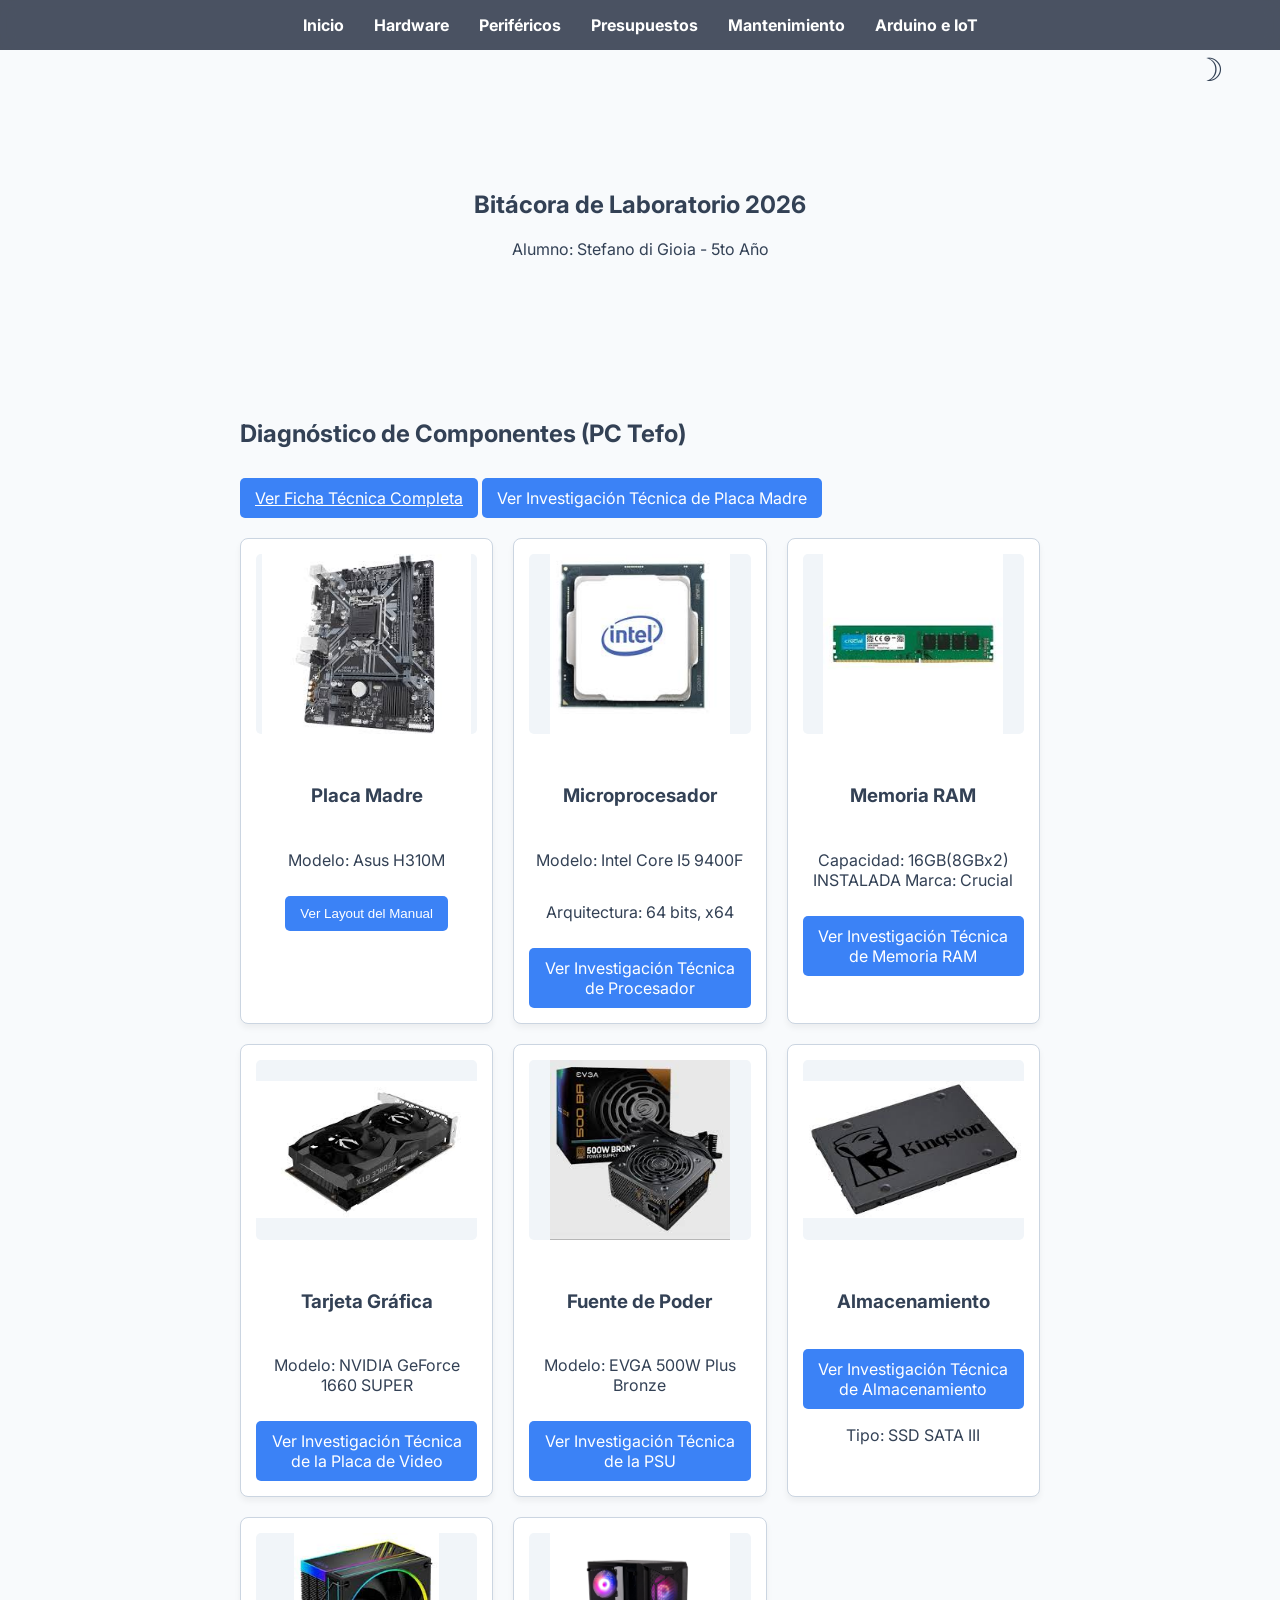
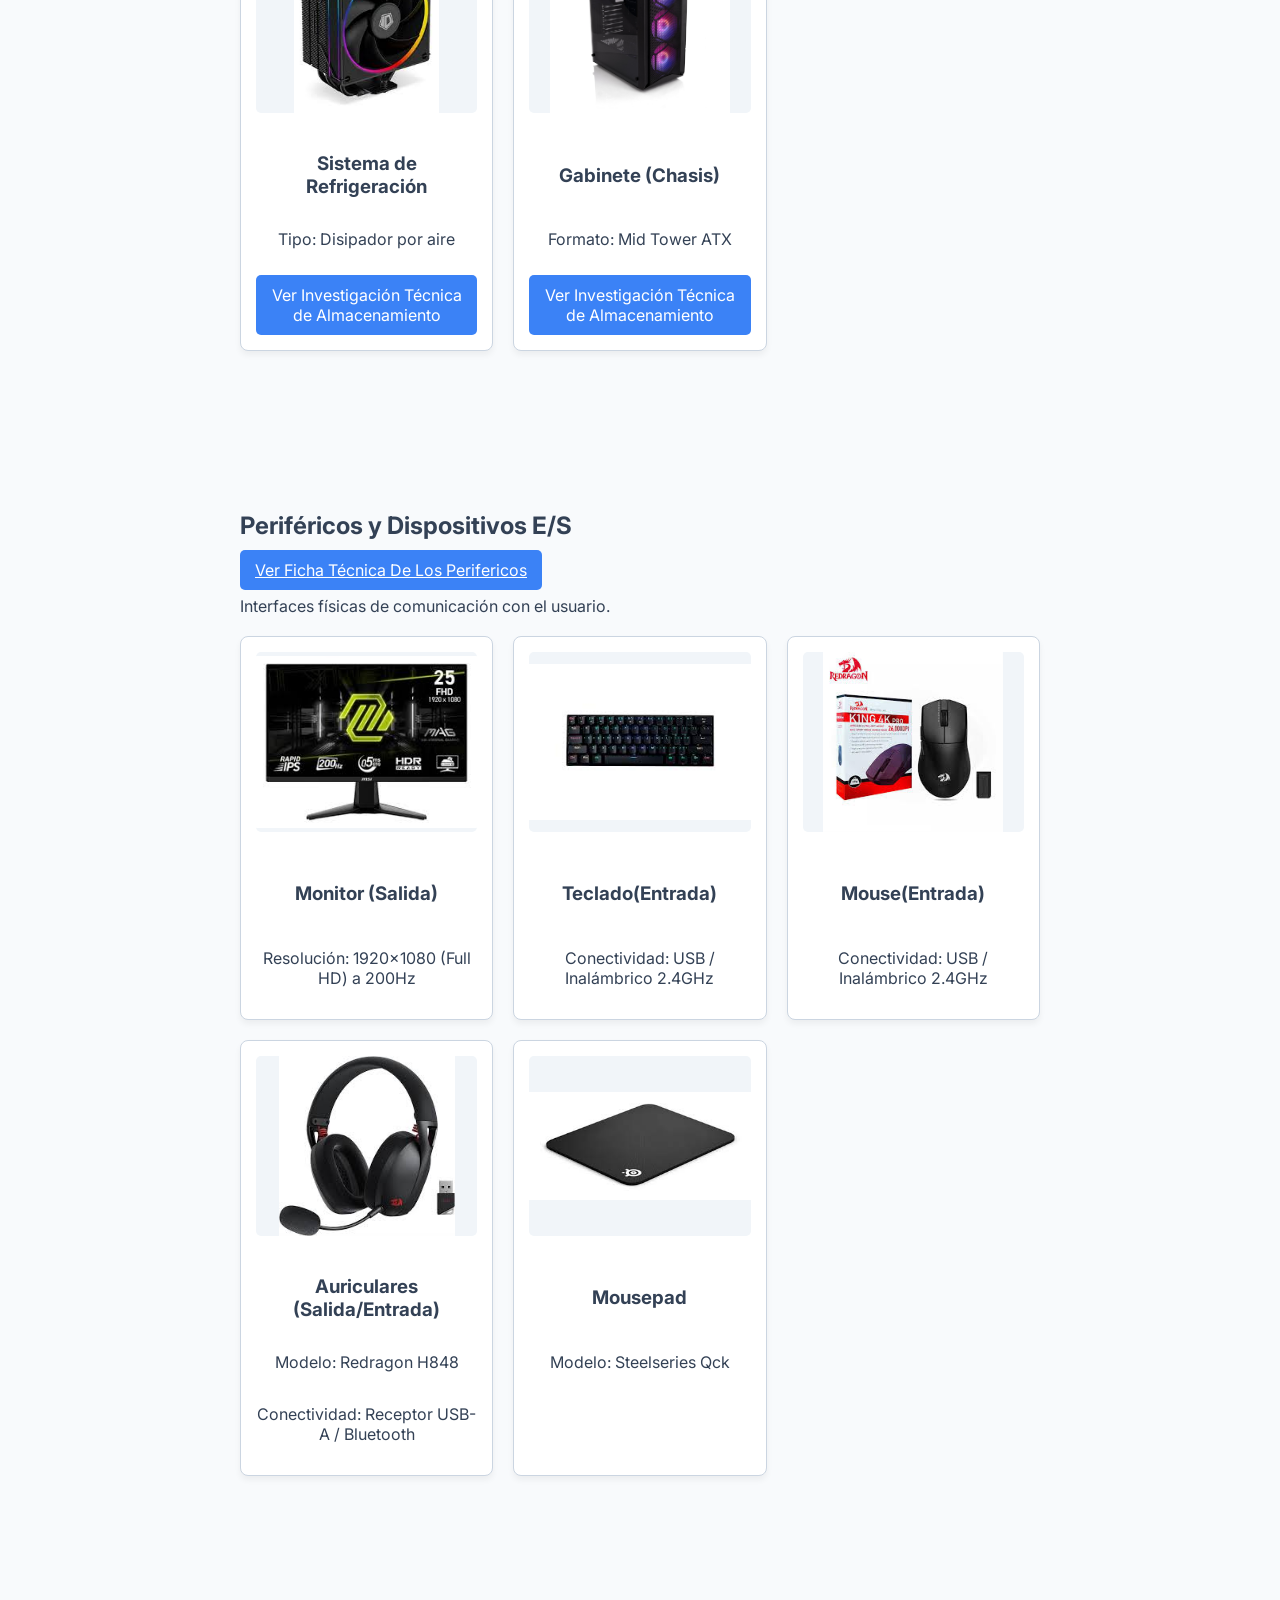
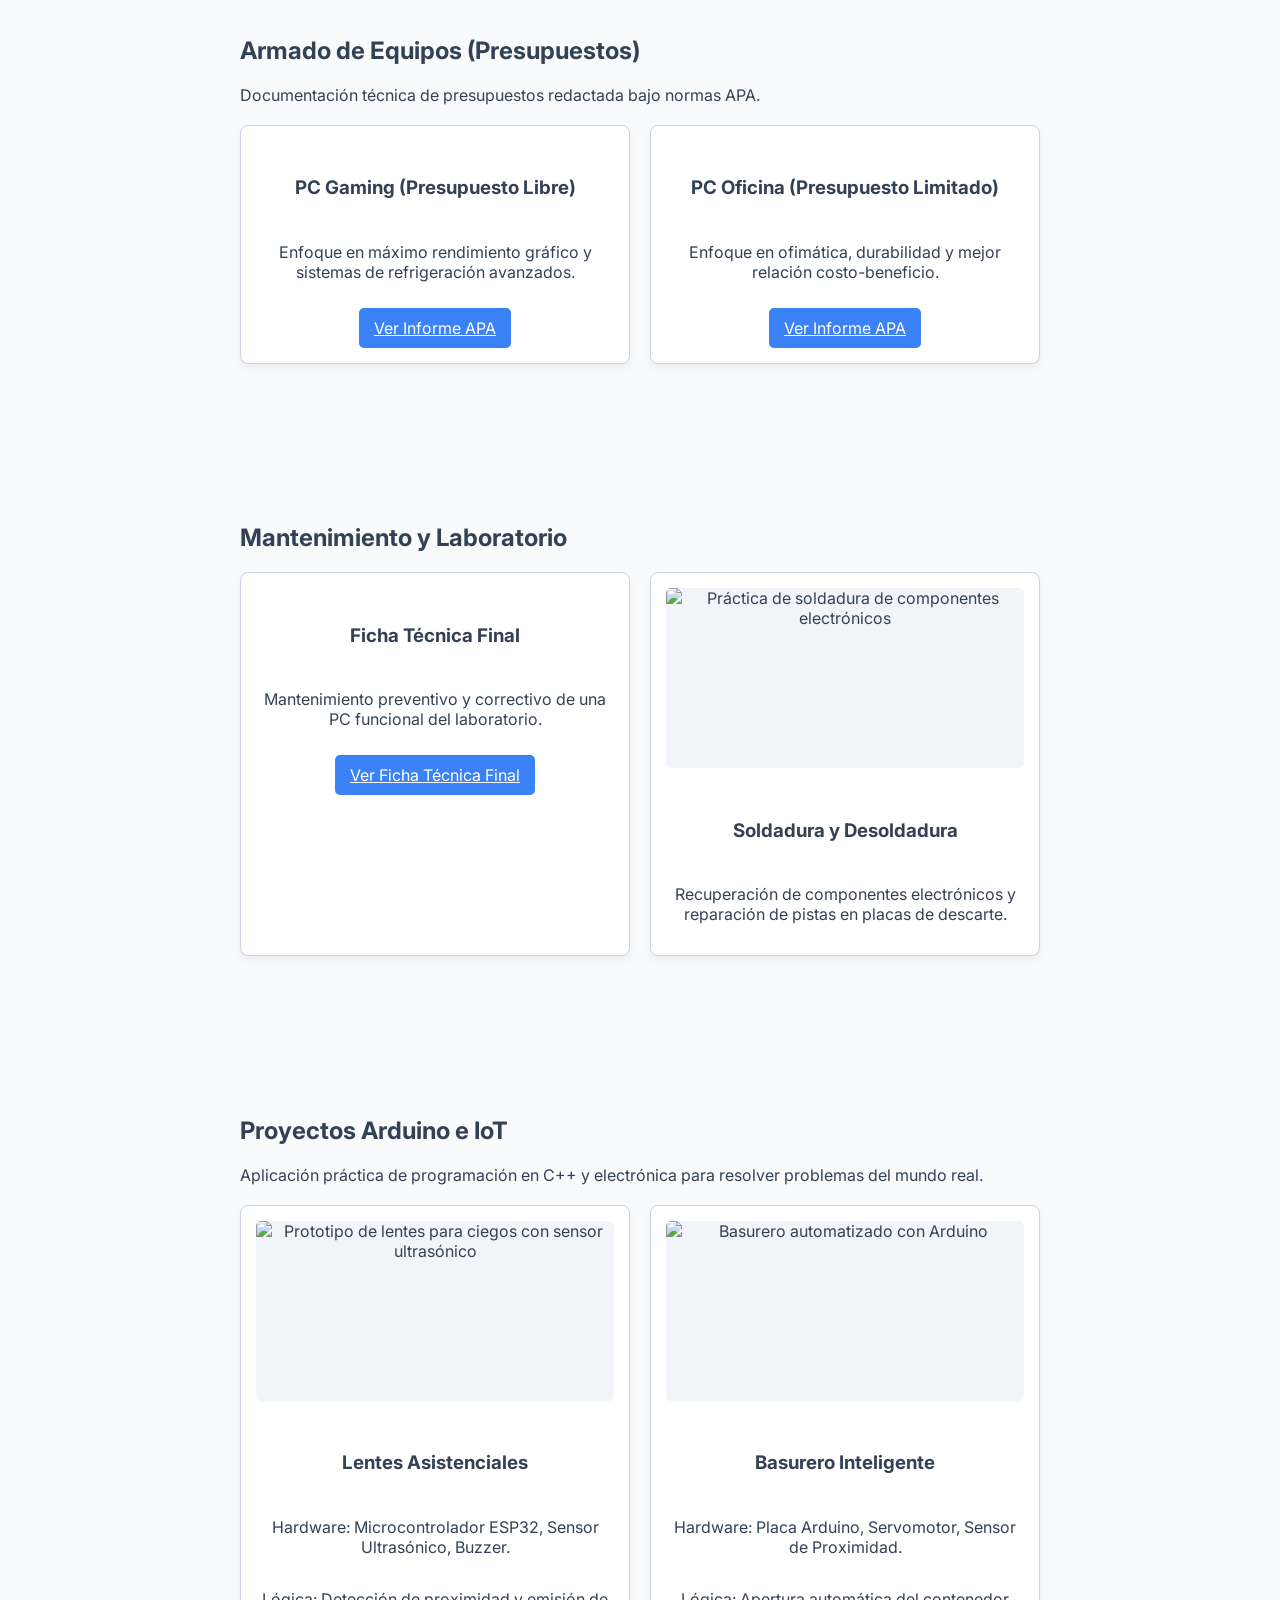
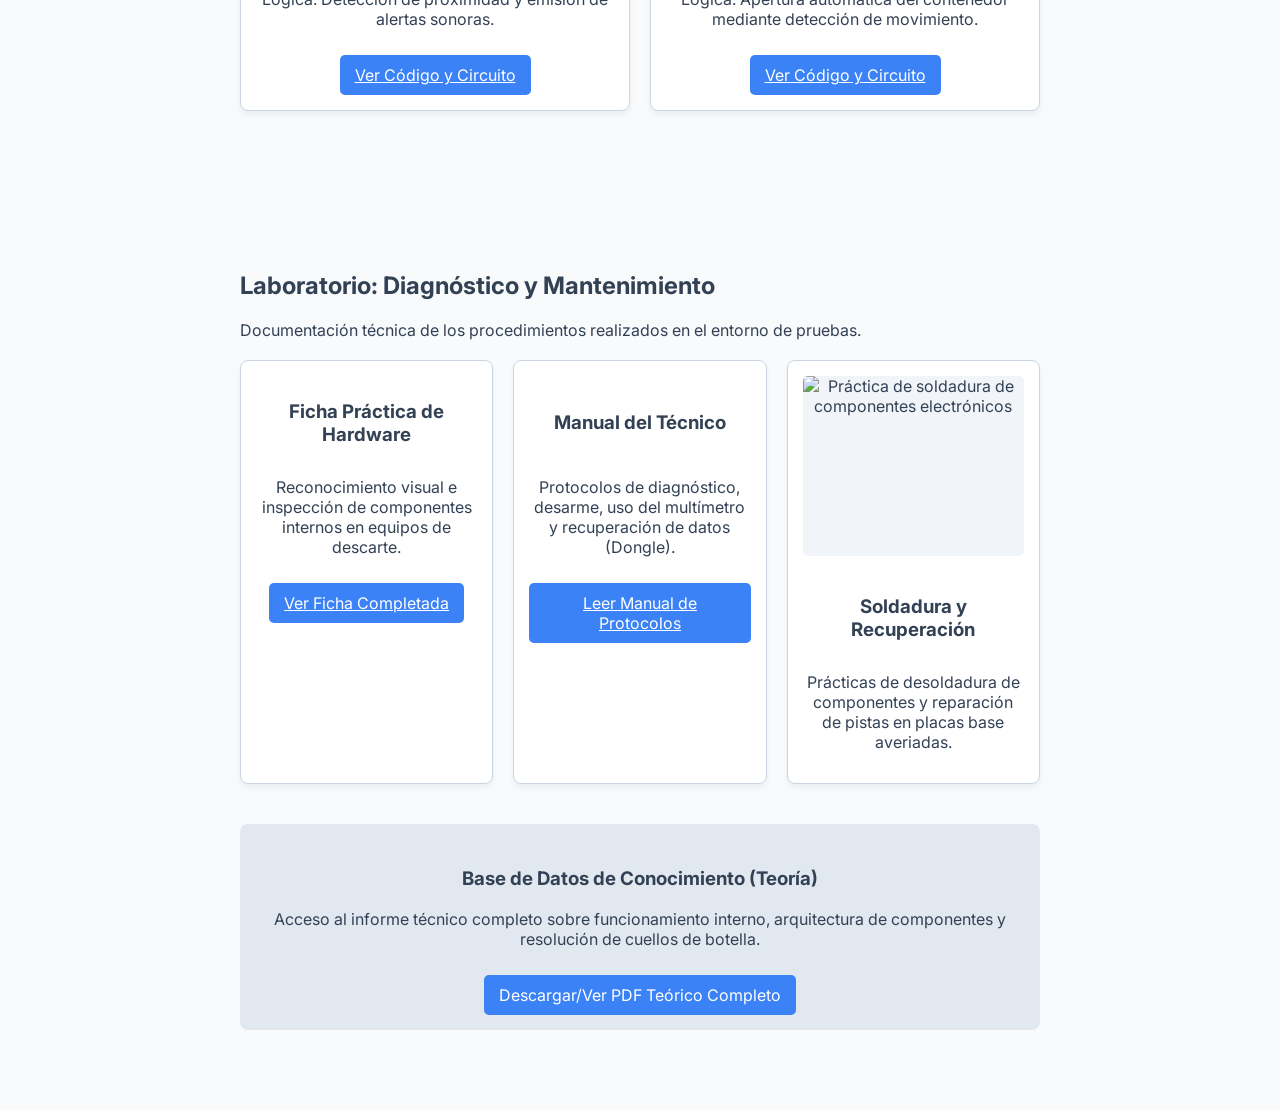
==== index.html @ 94bbea01 "first commit" ====
<!DOCTYPE html>
<html lang="en">
<head>
    <link rel="preconnect" href="https://fonts.googleapis.com">
    <link rel="preconnect" href="https://fonts.gstatic.com" crossorigin>
    <link href="https://fonts.googleapis.com/css2?family=Inter:wght@300;400;700&display=swap" rel="stylesheet">

    <meta charset="UTF-8">
    <meta name="viewport" content="width=device-width, initial-scale=1.0">
    <title>Portafolio</title>
    <meta charset="UTF-8">
    <meta name="viewport" content="width=device-width, initial-scale=1.0">
    <title>Portafolio de Hardware | PC Tamy</title>
    
    <meta name="description" content="Portafolio técnico de hardware, presupuestos y mantenimiento de PC. Proyecto de 5to año.">
    
    <meta name="keywords" content="hardware, armado de pc, intel, asus, mantenimiento, arduino, informática">
    
    <meta name="author" content="Nombre Apellido del Alumno">
    
    <link rel="stylesheet" href="styles/style.css">
</head>
<link rel="stylesheet" href="styles/style.css">
<body>
    <button id="btn-tema" class="interruptor-tema" title="Cambiar tema">☽</button>
    <nav>
        <ul>
            <li><a href="#inicio">Inicio</a></li>
            <li><a href="#componentes">Hardware</a></li>
            <li><a href="#perifericos">Periféricos</a></li>
            <li><a href="#presupuestos">Presupuestos</a></li>
            <li><a href="#mantenimiento">Mantenimiento</a></li>
            <li><a href="#arduino">Arduino e IoT</a></li>
        </ul>
    </nav>


<main>
    <section id="inicio">
        <h1>Bitácora de Laboratorio 2026</h1>
        <p>Alumno: Stefano di Gioia - 5to Año</p>
    </section>

    <section id="componentes">
    <h2>Diagnóstico de Componentes (PC Tefo)</h2>
    <a href="https://docs.google.com/document/d/1s47ctQBpqOx0BLno-Za3ebEp8gpi2xV-KucaE_pCvCw/edit?tab=t.0#heading=h.wl8wgpqr6pul" class="boton-accion">Ver Ficha Técnica Completa</a>
    <a href="placa-base.html" class="boton-accion" style="display: inline-block; text-decoration: none;">Ver Investigación Técnica de Placa Madre</a>
    <div class="galeria-grid">
        <div class="tarjeta">
            <img src="images/placa madre.jpg" alt="Placa Madre Asus H310M">
            <h3>Placa Madre</h3>
            <p>Modelo: Asus H310M</p>
            <button id="btn-diagnostico" class="boton-accion">Ver Layout del Manual</button>
        </div>
        
        <div class="tarjeta">
            <img src="images/procesador.jpg" alt="Procesador Intel Core I5 9400F">
            <h3>Microprocesador</h3>
            <p>Modelo: Intel Core I5 9400F</p>
            <p>Arquitectura: 64 bits, x64</p>
            <a href="procesador.html" class="boton-accion" style="display: inline-block; text-decoration: none;">Ver Investigación Técnica de Procesador</a>
        </div>

        <div class="tarjeta">
            <img src="images/memoria ram.jpg" alt="Memoria RAM">
            <h3>Memoria RAM</h3>
            <p>Capacidad: 16GB(8GBx2) INSTALADA Marca: Crucial</p>
            <a href="ram.html#ram" class="boton-accion" style="display: inline-block; text-decoration: none;">Ver Investigación Técnica de Memoria RAM</a>
        </div>

        <div class="tarjeta">
            <img src="images/tarjeta grafica.jpg" alt="Tarjeta Gráfica">
            <h3>Tarjeta Gráfica</h3>
            <p>Modelo: NVIDIA GeForce 1660 SUPER</p>
            <a href="video.html" class="boton-accion" style="display: inline-block; text-decoration: none;">Ver Investigación Técnica de la Placa de Video</a>
        </div>

        <div class="tarjeta">
            <img src="images/fuente de poder.jpg" alt="Fuente de Poder">
            <h3>Fuente de Poder</h3>
            <p>Modelo: EVGA 500W Plus Bronze</p>
            <a href="psu.html" class="boton-accion" style="display: inline-block; text-decoration: none;">Ver Investigación Técnica de la PSU</a>
        </div>

        <div class="tarjeta">
            <img src="images/memoria ssd.jpg" alt="Unidad de Estado Sólido SSD">
            <h3>Almacenamiento</h3>
            <a href="ram.html#almacenamiento" class="boton-accion" style="display: inline-block; text-decoration: none;">Ver Investigación Técnica de Almacenamiento</a>
            <p>Tipo: SSD SATA III</p>
        </div>
            
        <div class="tarjeta">
            <img src="images/disipador.jpg" alt="Sistema de refrigeración del CPU">
            <h3>Sistema de Refrigeración</h3>
            <p>Tipo: Disipador por aire</p>
            <a href="psu.html#gabinete-airflow" class="boton-accion" style="display: inline-block; text-decoration: none;">Ver Investigación Técnica de Almacenamiento</a>
        </div>

        <div class="tarjeta">
            <img src="images/gabinete.jpg" alt="Gabinete de la PC">
            <h3>Gabinete (Chasis)</h3>
            <p>Formato: Mid Tower ATX</p>
            <a href="psu.html#gabinete-airflow" class="boton-accion" style="display: inline-block; text-decoration: none;">Ver Investigación Técnica de Almacenamiento</a>
        </div>
    </div>
</section>
<section id="perifericos">
        <h2>Periféricos y Dispositivos E/S</h2>
        <a href="perifericos.html" class="boton-accion">Ver Ficha Técnica De Los Perifericos</a>
        <p>Interfaces físicas de comunicación con el usuario.</p>
        
        <div class="galeria-grid">
            <div class="tarjeta">
                <img src="images/monitor.jpg" alt="Monitor">
                <h3>Monitor (Salida)</h3>
                <p>Resolución: 1920x1080 (Full HD) a 200Hz</p>
            </div>
            
            <div class="tarjeta">
                <img src="images/teclado.jpg" alt="Teclado">
                <h3>Teclado(Entrada)</h3>
                <p>Conectividad: USB / Inalámbrico 2.4GHz</p>
            </div>

            <div class="tarjeta">
                <img src="images/mouse.jpg" alt="Mouse">
                <h3>Mouse(Entrada)</h3>
                <p>Conectividad: USB / Inalámbrico 2.4GHz</p>
            </div>

            <div class="tarjeta">
                <img src="images/auriculares.jpg" alt="Auriculares inalámbricos">
                <h3>Auriculares (Salida/Entrada)</h3>
                <p>Modelo: Redragon H848</p>
                <p>Conectividad: Receptor USB-A / Bluetooth</p>
            </div>
            <div class="tarjeta">
                <img src="images/mousepad.jpg" alt="Mousepad">
                <h3>Mousepad</h3>
                <p>Modelo: Steelseries Qck</p>
            </div>
        </div>
    </section>


    <section id="presupuestos">
        <h2>Armado de Equipos (Presupuestos)</h2>
        <p>Documentación técnica de presupuestos redactada bajo normas APA.</p>
        
        <div class="galeria-grid">
            
            <div class="tarjeta">
                <h3>PC Gaming (Presupuesto Libre)</h3>
                <p>Enfoque en máximo rendimiento gráfico y sistemas de refrigeración avanzados.</p>
                <a href="LINK_DOC_GAMING" target="_blank" class="boton-accion">Ver Informe APA</a>
            </div>
            
            <div class="tarjeta">
                <h3>PC Oficina (Presupuesto Limitado)</h3>
                <p>Enfoque en ofimática, durabilidad y mejor relación costo-beneficio.</p>
                <a href="LINK_DOC_OFICINA" target="_blank" class="boton-accion">Ver Informe APA</a>
            </div>
        </div>
    </section>

    <section id="mantenimiento">
        <h2>Mantenimiento y Laboratorio</h2>
        <div class="galeria-grid">
            <div class="tarjeta">
                <h3>Ficha Técnica Final</h3>
                <p>Mantenimiento preventivo y correctivo de una PC funcional del laboratorio.</p>
                <a href="LINK_FICHA_MANTENIMIENTO" target="_blank" class="boton-accion">Ver Ficha Técnica Final</a>
            </div>
            <div class="tarjeta">
                <img src="images/soldadura.jpg" alt="Práctica de soldadura de componentes electrónicos">
                <h3>Soldadura y Desoldadura</h3>
                <p>Recuperación de componentes electrónicos y reparación de pistas en placas de descarte.</p>
            </div>
        </div>
    </section>

    <section id="arduino">
        <h2>Proyectos Arduino e IoT</h2>
        <p>Aplicación práctica de programación en C++ y electrónica para resolver problemas del mundo real.</p>
        
        <div class="galeria-grid">
            <div class="tarjeta">
                <img src="images/lentes_ciegos.jpg" alt="Prototipo de lentes para ciegos con sensor ultrasónico">
                <h3>Lentes Asistenciales</h3>
                <p>Hardware: Microcontrolador ESP32, Sensor Ultrasónico, Buzzer.</p>
                <p>Lógica: Detección de proximidad y emisión de alertas sonoras.</p>
                <a href="LINK_AL_CODIGO_O_INFORME" target="_blank" class="boton-accion">Ver Código y Circuito</a>
            </div>

            <div class="tarjeta">
                <img src="images/basurero.jpg" alt="Basurero automatizado con Arduino">
                <h3>Basurero Inteligente</h3>
                <p>Hardware: Placa Arduino, Servomotor, Sensor de Proximidad.</p>
                <p>Lógica: Apertura automática del contenedor mediante detección de movimiento.</p>
                <a href="LINK_AL_CODIGO_O_INFORME" target="_blank" class="boton-accion">Ver Código y Circuito</a>
            </div>
        </div>
    </section>
<section id="mantenimiento">
        <h2>Laboratorio: Diagnóstico y Mantenimiento</h2>
        <p>Documentación técnica de los procedimientos realizados en el entorno de pruebas.</p>
        
        <div class="galeria-grid">
            <div class="tarjeta">
                <h3>Ficha Práctica de Hardware</h3>
                <p>Reconocimiento visual e inspección de componentes internos en equipos de descarte.</p>
                <a href="LINK_A_LA_FICHA_PRACTICA" target="_blank" class="boton-accion">Ver Ficha Completada</a>
            </div>

            <div class="tarjeta">
                <h3>Manual del Técnico</h3>
                <p>Protocolos de diagnóstico, desarme, uso del multímetro y recuperación de datos (Dongle).</p>
                <a href="LINK_AL_MANUAL_UNIFICADO" target="_blank" class="boton-accion">Leer Manual de Protocolos</a>
            </div>

            <div class="tarjeta">
                <img src="images/soldadura.jpg" alt="Práctica de soldadura de componentes electrónicos">
                <h3>Soldadura y Recuperación</h3>
                <p>Prácticas de desoldadura de componentes y reparación de pistas en placas base averiadas.</p>
            </div>
        </div>

        <div class="caja-destacada">
            <h3>Base de Datos de Conocimiento (Teoría)</h3>
            <p>Acceso al informe técnico completo sobre funcionamiento interno, arquitectura de componentes y resolución de cuellos de botella.</p>
            <br>
            <a href="LINK_AL_PDF_TEORICO" target="_blank" class="boton-accion" style="text-decoration: none;">
                Descargar/Ver PDF Teórico Completo
            </a>
        </div>
    </section>

<dialog id="modal-info">
    <h3>Layout de Placa Madre ASUS</h3>
    <img src="images/image.png" alt="Esquema del manual de ASUS H310M" style="width: 100%; height: auto;">
    <p>El zócalo LGA1151 aloja el procesador Intel Core i5-9400F. Se observan las ranuras DDR4 para los 16GB de memoria RAM instalada.</p>
    <button id="btn-cerrar" class="boton-accion">Cerrar Explicación</button>
     <footer>
        <p>2026 - Proyecto de Laboratorio de Hardware | 5to Año</p>
        <p>Desarrollado con HTML, CSS y JS puro.</p>
    </footer>
</dialog>

</main>
<script src="scripts/main.js"></script>
</body>
</html>

</body>
</html>
---- styles/style.css ----
/* HOJA DE ESTILOS CSS (Cascading Style Sheets) */

body {
    /* Cambiamos la fuente global a "Inter", la tipografía más usada en apps modernas */
    font-family: 'Inter', sans-serif; 
    background-color: #f8fafc;
    color: #334155; /* Color del texto (un gris muy oscuro para no cansar la vista) */
    margin: 0; /* Elimina el margen blanco que los navegadores ponen por defecto */
    transition: background-color 0.3s, color 0.3s; /* Prepara el terreno para un cambio de tema suave */
}

nav {
    background-color: #1e293b; /* Color de fondo del menú (azul muy oscuro para contrastar) */
    padding: 15px; /* Genera espacio interno para que el menú no quede apretado */
    position: sticky; /* Hace que el menú se quede "pegado" al hacer scroll hacia abajo */
    top: 0; /* Se fija exactamente en el borde superior de la pantalla */
}

nav ul {
    list-style: none; /* Quita los puntos de la lista */
    display: flex; /* Flexbox: transforma la lista vertical en una fila horizontal */
    justify-content: center; /* Centra los elementos en el medio de la pantalla */
    gap: 30px; /* Separación exacta de 30 píxeles entre cada botón */
    margin: 0; /* Quitamos los márgenes por defecto */
    padding: 0; /* Quitamos los rellenos por defecto */
}

nav a {
    color: white; /* Color del texto del link a blanco para que resalte */
    text-decoration: none; /* Quita la línea azul subrayada */
    font-weight: bold; /* Pone el texto en negrita */
}

main {
    max-width: 800px; /* Limita el ancho en monitores grandes a 800 píxeles */
    margin: 0 auto; /* Centra el bloque: 0 margen arriba/abajo, 'auto' a los costados */
    padding: 20px; /* Da un espacio interior para que el texto no toque los bordes */
}
/* Selecciona cada división temática (Inicio, Componentes, Periféricos, etc.) */
section {
    /* ELIMINAMOS el min-height: 80vh; que forzaba el espacio vacío gigante hacia abajo */
    
    /* Mantenemos el espacio arriba para que el menú pegajoso no tape los títulos */
    padding-top: 80px; 
    
    /* Agregamos un margen inferior razonable y prolijo para separar cada bloque de contenido */
    margin-bottom: 60px; 
    /* Centra el texto y el contenido exclusivamente en la sección de inicio */
#inicio {
    text-align: center;
    margin-top: 20px;
}

/* Le da color azul y un pequeño margen al ícono vectorial de la computadora */
#inicio svg {
    color: #3b82f6; 
    margin-top: 15px;
}

}

.galeria-grid {
    display: grid; /* Activa CSS Grid, la herramienta más potente para crear cuadrículas */
    grid-template-columns: repeat(auto-fit, minmax(250px, 1fr)); /* Diseño responsivo: adapta columnas al ancho disponible */
    gap: 20px; /* Define un espacio exacto de 20 píxeles entre cada tarjeta */
    margin-top: 30px; /* Separa la galería 30 píxeles del elemento que tenga arriba */
}

.tarjeta {
    background-color: white; /* Fondo blanco para que la tarjeta resalte */
    border: 1px solid #cbd5e1; /* Un borde gris muy sutil para delimitar la caja */
    border-radius: 8px; /* Redondea las esquinas de la caja */
    padding: 15px; /* Espacio interno para que el texto y la foto no toquen los bordes */
    text-align: center; /* Centra el texto y el botón dentro de la tarjeta */
    box-shadow: 0 4px 6px rgba(0,0,0,0.05); /* Genera una sombra para dar efecto de profundidad */
}

.tarjeta img {    
    width: 100%; /* La imagen ocupará siempre el 100% del ancho disponible en su tarjeta */
    height: 200px; /* Fija una altura exacta para uniformidad */
    object-fit: cover; /* Evita que la foto se deforme al forzarle la altura */
    border-radius: 5px; /* Redondea las esquinas de la foto */
}

.boton-accion {
    background-color: #3b82f6; /* Color de fondo azul moderno */
    color: white; /* Texto en blanco para contrastar */
    border: none; /* Quita el borde estándar de los navegadores */
    padding: 10px 15px; /* Relleno interno del botón */
    border-radius: 5px; /* Redondea las esquinas del botón */
    cursor: pointer; /* Transforma el cursor en una mano indicando interactividad */
    margin-top: 10px; /* Margen superior para separación */
}
dialog {
    border: none; /* Quita el borde por defecto */
    border-radius: 10px; /* Redondea la ventana */
    padding: 25px; /* Espacio interno de la ventana */
    max-width: 500px; /* Ancho máximo en pantallas grandes */
    box-shadow: 0 10px 25px rgba(0,0,0,0.3); /* Sombra pronunciada para destacar */
}

dialog::backdrop {
    background-color: rgba(0, 0, 0, 0.7); /* Oscurece el fondo de la página al abrirse */
    /* --- ETAPA 6: TOQUES FINALES (FOOTER, ANIMACIONES Y RESPONSIVE) --- */

/* 1. DISEÑO DEL FOOTER */
footer {
    background-color: #1e293b;
    color: #94a3b8;
    text-align: center;
    padding: 30px 20px;
    margin-top: 60px; /* Lo separa del contenido principal */
    font-size: 0.9rem;
}

/* 2. MICRO-ANIMACIONES (EFECTO ANTIGRAVEDAD) */
/* Seleccionamos las tarjetas e indicamos que cualquier cambio debe ser fluido (0.3 segundos) */
.tarjeta {
    transition: transform 0.3s ease, box-shadow 0.3s ease;
}

/* Pseudo-clase ':hover' (detecta cuando el puntero del mouse pasa por encima) */
.tarjeta:hover {
    /* translateY(-10px) levanta la tarjeta 10 píxeles hacia arriba simulando flotar */
    transform: translateY(-10px);
    
    /* Aumentamos la sombra debajo para reforzar el efecto 3D de que se separó del fondo */
    box-shadow: 0 15px 30px rgba(0,0,0,0.15);
}

.boton-accion {
    transition: background-color 0.2s ease, transform 0.2s ease;
}

.boton-accion:hover {
    background-color: #2563eb; /* Azul más oscuro al pasar el mouse */
    transform: scale(1.05); /* El botón "late" o crece un 5% */
}

/* 3. MEDIA QUERIES (PUNTOS DE RUPTURA PARA CELULARES) */
/* Todo el código dentro de esta regla SOLO se ejecutará si la pantalla mide 600px de ancho o menos */
@media screen and (max-width: 600px) {
    
    /* Modificamos el menú para que los botones se apilen en vertical en vez de estar en fila */
    nav ul {
        flex-direction: column;
        align-items: center;
        gap: 15px; /* Reducimos el espacio entre botones */
    }

    /* Achicamos los títulos principales para que no se desborden de la pantalla del celular */
    h1 {
        font-size: 1.5rem;
    }
    
    h2 {
        font-size: 1.2rem;
    }

    /* Reducimos el relleno interno de la ventana modal para ganar espacio */
    dialog {
        padding: 15px;
        width: 95%; /* Aprovechamos casi todo el ancho de la pantallita */
    }
}

}
/* Centra el texto y el ícono solo en la sección de presentación */
#inicio {
    text-align: center;
    margin-top: 20px;
}

/* Le da un poco de color al ícono para que no quede negro básico */
#inicio svg {
    color: #3b82f6; /* Azul moderno */
    margin-top: 15px;
}
/* --- ETAPA 7: MODO OSCURO Y BOTÓN FLOTANTE --- */

/* 1. Diseño del botón sutil */
.interruptor-tema {
    position: fixed; /* Lo saca del flujo normal y lo ancla a la pantalla */
    top: 50px; /* Separación desde el techo */
    right: 50px; /* Separación desde el borde derecho */
    z-index: 1000; /* Se asegura de que siempre flote por encima de las fotos o textos */
    
    background: transparent; /* Fondo invisible */
    border: none; /* Sin borde */
    font-size: 2rem; /* Tamaño grande para la silueta */
    color: #334155; /* Color gris oscuro inicial */
    cursor: pointer;
    transition: transform 0.2s ease, color 0.3s ease;
}

/* Pequeña animación al pasar el mouse por encima de la luna/sol */
.interruptor-tema:hover {
    transform: scale(1.1) rotate(10deg); 
}

/* 2. Reglas del Modo Oscuro */
/* Cuando JS le agregue la clase 'modo-oscuro' al body, estos colores mandan */
body.modo-oscuro {
    background-color: #0f172a; /* Fondo azul noche profundo */
    color: #e2e8f0; /* Texto gris claro */
}

/* Invertimos el color del botón flotante para que se vea en la oscuridad */
body.modo-oscuro .interruptor-tema {
    color: #eab308; /* Lo pintamos de amarillo */
}

/* Oscurecemos el fondo de las tarjetas de hardware */
body.modo-oscuro .tarjeta {
    background-color: #1e293b;
    border: 1px solid #334155;
    color: #f8fafc;
}

/* Oscurecemos la ventana modal (dialog) */
body.modo-oscuro dialog {
    background-color: #1e293b;
    color: #f8fafc;
}

/* Ajustamos el color de los enlaces generales en modo oscuro */
body.modo-oscuro a {
    color: #60a5fa;
}
/* --- ETAPA 9: ESTILOS DE LA CAJA DESTACADA (MANTENIMIENTO) --- */

.caja-destacada {
    text-align: center; 
    margin-top: 40px; 
    padding: 25px; 
    background-color: #e2e8f0; /* Color gris clarito elegante para el modo día */
    border-radius: 8px; /* Bordes redondeados acordes al resto del sitio */
    transition: background-color 0.3s, color 0.3s; /* Transición suave para el cambio de tema */
}

/* Regla para que la caja se oscurezca cuando activamos el Modo Oscuro */
body.modo-oscuro .caja-destacada {
    background-color: #1e293b; /* Fondo azul noche profundo */
    border: 1px solid #334155; /* Borde sutil para que no se pierda en el fondo oscuro */
}
/* --- ETAPA 10: ESTÉTICA DEL SEGUIDOR DE CURSOR --- */
#cursor-follower {
    position: fixed; /* Lo saca del flujo normal para moverse libremente */
    width: 20px;
    height: 20px;
    background-color: rgba(59, 130, 246, 0.4); /* Azul traslúcido */
    border-radius: 50%; /* Lo convierte en un círculo perfecto */
    
    pointer-events: none; /* INVISIBLE PARA CLICS: Permite cliquear lo que hay debajo */
    z-index: 9999; /* Lo coloca en la capa más alta (por encima de todo) */
    
    transition: transform 0.1s ease-out; /* Suaviza el movimiento */
    transform: translate(-50%, -50%); /* Centra el círculo exactamente en la punta del cursor */
}
/* --- ETAPA 11: GLASSMORPHISM Y SCROLLBAR --- */

/* Modificamos el menú para que parezca de cristal (tipo Windows 11 o macOS) */
nav {
    background-color: rgba(30, 41, 59, 0.8) !important; /* Azul oscuro con 80% de opacidad */
    backdrop-filter: blur(10px); /* Pide a la tarjeta gráfica que desenfoque lo que pasa por detrás */
    -webkit-backdrop-filter: blur(10px); /* Soporte para navegadores basados en Safari */
}

/* Personalización del Scrollbar (Barra de desplazamiento) */
::-webkit-scrollbar {
    width: 10px; /* Ancho de la barra */
}

::-webkit-scrollbar-track {
    background: #f1f5f9; /* Color de la pista o "carril" */
}

::-webkit-scrollbar-thumb {
    background: #3b82f6; /* Color azul moderno para la barrita móvil */
    border-radius: 5px; /* Bordes redondeados */
}

::-webkit-scrollbar-thumb:hover {
    background: #2563eb; /* Azul más oscuro al pasar el mouse */
}
/* Ajuste para que las imágenes técnicas no se estiren */
.caja-destacada img, .tarjeta-investigacion img {
    width: auto;           /* Que use su ancho real */
    max-width: 100%;       /* Pero que no se salga de la pantalla en celulares */
    height: auto;          /* Que mantenga la proporción original (sin aplastar) */
    max-height: 450px;     /* Que no sea un "choclo" gigante hacia abajo */
    display: block;
    margin: 20px auto;     /* Centrada con espacio arriba y abajo */
    border-radius: 8px;
    box-shadow: 0 4px 15px rgba(0,0,0,0.1);
}
/* Estilo específico para las imágenes dentro del informe técnico */
.contenedor-img-informe {
    text-align: center; /* Centra la imagen */
    margin: 20px 0;    /* Le da espacio arriba y abajo */
}

.contenedor-img-informe img {
    width: 100%;           /* Que ocupe el ancho en celulares */
    max-width: 600px;      /* Que no se haga gigante en PC (esto arregla tu problema) */
    height: auto;          /* Mantiene la proporción */
    border-radius: 8px;    /* Bordes redondeados para que pegue con tus tarjetas */
    box-shadow: 0 4px 10px rgba(0,0,0,0.1); /* Una sombra suave para que no parezca "pegada" */
}

/* Ajuste para que las tarjetas de la galería se vean bien debajo */
.galeria-grid {
    margin-top: 20px;
}
/* Corrección para tarjetas con listas de texto largo */
.tarjeta {
    height: auto; /* Permite que la tarjeta crezca según el texto */
    display: flex;
    flex-direction: column;
    align-items: center;
}

/* Ajuste para las imágenes dentro de la investigación */
.tarjeta img {
    width: 100%;
    max-height: 180px; /* Reducimos un poco la altura máxima */
    object-fit: contain; /* CAMBIO CLAVE: Evita que la imagen se estire o se corte */
    background-color: #f1f5f9; /* Agrega un fondo sutil si la imagen es pequeña */
    margin-bottom: 15px;
}

/* Alineación del texto de las listas */
.tarjeta ul {
    text-align: left; /* Las listas se leen mejor alineadas a la izquierda */
    padding-right: 15px;
    margin-bottom: 15px;
}

.tarjeta h3 {
    margin-bottom: 10px;
    min-height: 3em; /* Asegura que los títulos ocupen el mismo espacio */
    display: flex;
    align-items: center;
}
/* Ajustes para que no se vea cargado */
.grid-container {
    display: grid;
    grid-template-columns: repeat(auto-fit, minmax(300px, 1fr));
    gap: 30px;
    padding: 40px;
    max-width: 1200px;
    margin: 0 auto;
}

.card {
    background: #fff;
    border-left: 5px solid #3498db; /* Un detalle de color lateral */
    padding: 25px;
    border-radius: 8px;
    box-shadow: 0 5px 15px rgba(0,0,0,0.05);
}

.card h3 {
    margin-top: 0;
    color: #2c3e50;
    font-size: 1.2rem;
}

.card ul {
    padding-left: 18px;
    margin-bottom: 0;
}

.card li {
    margin-bottom: 12px;
    font-size: 0.95rem;
    line-height: 1.4;
    color: #555;
}

.hero-short {
    text-align: center;
    padding: 40px 20px;
    background: #ecf0f1;
}
---- styles/style.css ----
/* HOJA DE ESTILOS CSS (Cascading Style Sheets) */

body {
    /* Cambiamos la fuente global a "Inter", la tipografía más usada en apps modernas */
    font-family: 'Inter', sans-serif; 
    background-color: #f8fafc;
    color: #334155; /* Color del texto (un gris muy oscuro para no cansar la vista) */
    margin: 0; /* Elimina el margen blanco que los navegadores ponen por defecto */
    transition: background-color 0.3s, color 0.3s; /* Prepara el terreno para un cambio de tema suave */
}

nav {
    background-color: #1e293b; /* Color de fondo del menú (azul muy oscuro para contrastar) */
    padding: 15px; /* Genera espacio interno para que el menú no quede apretado */
    position: sticky; /* Hace que el menú se quede "pegado" al hacer scroll hacia abajo */
    top: 0; /* Se fija exactamente en el borde superior de la pantalla */
}

nav ul {
    list-style: none; /* Quita los puntos de la lista */
    display: flex; /* Flexbox: transforma la lista vertical en una fila horizontal */
    justify-content: center; /* Centra los elementos en el medio de la pantalla */
    gap: 30px; /* Separación exacta de 30 píxeles entre cada botón */
    margin: 0; /* Quitamos los márgenes por defecto */
    padding: 0; /* Quitamos los rellenos por defecto */
}

nav a {
    color: white; /* Color del texto del link a blanco para que resalte */
    text-decoration: none; /* Quita la línea azul subrayada */
    font-weight: bold; /* Pone el texto en negrita */
}

main {
    max-width: 800px; /* Limita el ancho en monitores grandes a 800 píxeles */
    margin: 0 auto; /* Centra el bloque: 0 margen arriba/abajo, 'auto' a los costados */
    padding: 20px; /* Da un espacio interior para que el texto no toque los bordes */
}
/* Selecciona cada división temática (Inicio, Componentes, Periféricos, etc.) */
section {
    /* ELIMINAMOS el min-height: 80vh; que forzaba el espacio vacío gigante hacia abajo */
    
    /* Mantenemos el espacio arriba para que el menú pegajoso no tape los títulos */
    padding-top: 80px; 
    
    /* Agregamos un margen inferior razonable y prolijo para separar cada bloque de contenido */
    margin-bottom: 60px; 
    /* Centra el texto y el contenido exclusivamente en la sección de inicio */
#inicio {
    text-align: center;
    margin-top: 20px;
}

/* Le da color azul y un pequeño margen al ícono vectorial de la computadora */
#inicio svg {
    color: #3b82f6; 
    margin-top: 15px;
}

}

.galeria-grid {
    display: grid; /* Activa CSS Grid, la herramienta más potente para crear cuadrículas */
    grid-template-columns: repeat(auto-fit, minmax(250px, 1fr)); /* Diseño responsivo: adapta columnas al ancho disponible */
    gap: 20px; /* Define un espacio exacto de 20 píxeles entre cada tarjeta */
    margin-top: 30px; /* Separa la galería 30 píxeles del elemento que tenga arriba */
}

.tarjeta {
    background-color: white; /* Fondo blanco para que la tarjeta resalte */
    border: 1px solid #cbd5e1; /* Un borde gris muy sutil para delimitar la caja */
    border-radius: 8px; /* Redondea las esquinas de la caja */
    padding: 15px; /* Espacio interno para que el texto y la foto no toquen los bordes */
    text-align: center; /* Centra el texto y el botón dentro de la tarjeta */
    box-shadow: 0 4px 6px rgba(0,0,0,0.05); /* Genera una sombra para dar efecto de profundidad */
}

.tarjeta img {    
    width: 100%; /* La imagen ocupará siempre el 100% del ancho disponible en su tarjeta */
    height: 200px; /* Fija una altura exacta para uniformidad */
    object-fit: cover; /* Evita que la foto se deforme al forzarle la altura */
    border-radius: 5px; /* Redondea las esquinas de la foto */
}

.boton-accion {
    background-color: #3b82f6; /* Color de fondo azul moderno */
    color: white; /* Texto en blanco para contrastar */
    border: none; /* Quita el borde estándar de los navegadores */
    padding: 10px 15px; /* Relleno interno del botón */
    border-radius: 5px; /* Redondea las esquinas del botón */
    cursor: pointer; /* Transforma el cursor en una mano indicando interactividad */
    margin-top: 10px; /* Margen superior para separación */
}
dialog {
    border: none; /* Quita el borde por defecto */
    border-radius: 10px; /* Redondea la ventana */
    padding: 25px; /* Espacio interno de la ventana */
    max-width: 500px; /* Ancho máximo en pantallas grandes */
    box-shadow: 0 10px 25px rgba(0,0,0,0.3); /* Sombra pronunciada para destacar */
}

dialog::backdrop {
    background-color: rgba(0, 0, 0, 0.7); /* Oscurece el fondo de la página al abrirse */
    /* --- ETAPA 6: TOQUES FINALES (FOOTER, ANIMACIONES Y RESPONSIVE) --- */

/* 1. DISEÑO DEL FOOTER */
footer {
    background-color: #1e293b;
    color: #94a3b8;
    text-align: center;
    padding: 30px 20px;
    margin-top: 60px; /* Lo separa del contenido principal */
    font-size: 0.9rem;
}

/* 2. MICRO-ANIMACIONES (EFECTO ANTIGRAVEDAD) */
/* Seleccionamos las tarjetas e indicamos que cualquier cambio debe ser fluido (0.3 segundos) */
.tarjeta {
    transition: transform 0.3s ease, box-shadow 0.3s ease;
}

/* Pseudo-clase ':hover' (detecta cuando el puntero del mouse pasa por encima) */
.tarjeta:hover {
    /* translateY(-10px) levanta la tarjeta 10 píxeles hacia arriba simulando flotar */
    transform: translateY(-10px);
    
    /* Aumentamos la sombra debajo para reforzar el efecto 3D de que se separó del fondo */
    box-shadow: 0 15px 30px rgba(0,0,0,0.15);
}

.boton-accion {
    transition: background-color 0.2s ease, transform 0.2s ease;
}

.boton-accion:hover {
    background-color: #2563eb; /* Azul más oscuro al pasar el mouse */
    transform: scale(1.05); /* El botón "late" o crece un 5% */
}

/* 3. MEDIA QUERIES (PUNTOS DE RUPTURA PARA CELULARES) */
/* Todo el código dentro de esta regla SOLO se ejecutará si la pantalla mide 600px de ancho o menos */
@media screen and (max-width: 600px) {
    
    /* Modificamos el menú para que los botones se apilen en vertical en vez de estar en fila */
    nav ul {
        flex-direction: column;
        align-items: center;
        gap: 15px; /* Reducimos el espacio entre botones */
    }

    /* Achicamos los títulos principales para que no se desborden de la pantalla del celular */
    h1 {
        font-size: 1.5rem;
    }
    
    h2 {
        font-size: 1.2rem;
    }

    /* Reducimos el relleno interno de la ventana modal para ganar espacio */
    dialog {
        padding: 15px;
        width: 95%; /* Aprovechamos casi todo el ancho de la pantallita */
    }
}

}
/* Centra el texto y el ícono solo en la sección de presentación */
#inicio {
    text-align: center;
    margin-top: 20px;
}

/* Le da un poco de color al ícono para que no quede negro básico */
#inicio svg {
    color: #3b82f6; /* Azul moderno */
    margin-top: 15px;
}
/* --- ETAPA 7: MODO OSCURO Y BOTÓN FLOTANTE --- */

/* 1. Diseño del botón sutil */
.interruptor-tema {
    position: fixed; /* Lo saca del flujo normal y lo ancla a la pantalla */
    top: 50px; /* Separación desde el techo */
    right: 50px; /* Separación desde el borde derecho */
    z-index: 1000; /* Se asegura de que siempre flote por encima de las fotos o textos */
    
    background: transparent; /* Fondo invisible */
    border: none; /* Sin borde */
    font-size: 2rem; /* Tamaño grande para la silueta */
    color: #334155; /* Color gris oscuro inicial */
    cursor: pointer;
    transition: transform 0.2s ease, color 0.3s ease;
}

/* Pequeña animación al pasar el mouse por encima de la luna/sol */
.interruptor-tema:hover {
    transform: scale(1.1) rotate(10deg); 
}

/* 2. Reglas del Modo Oscuro */
/* Cuando JS le agregue la clase 'modo-oscuro' al body, estos colores mandan */
body.modo-oscuro {
    background-color: #0f172a; /* Fondo azul noche profundo */
    color: #e2e8f0; /* Texto gris claro */
}

/* Invertimos el color del botón flotante para que se vea en la oscuridad */
body.modo-oscuro .interruptor-tema {
    color: #eab308; /* Lo pintamos de amarillo */
}

/* Oscurecemos el fondo de las tarjetas de hardware */
body.modo-oscuro .tarjeta {
    background-color: #1e293b;
    border: 1px solid #334155;
    color: #f8fafc;
}

/* Oscurecemos la ventana modal (dialog) */
body.modo-oscuro dialog {
    background-color: #1e293b;
    color: #f8fafc;
}

/* Ajustamos el color de los enlaces generales en modo oscuro */
body.modo-oscuro a {
    color: #60a5fa;
}
/* --- ETAPA 9: ESTILOS DE LA CAJA DESTACADA (MANTENIMIENTO) --- */

.caja-destacada {
    text-align: center; 
    margin-top: 40px; 
    padding: 25px; 
    background-color: #e2e8f0; /* Color gris clarito elegante para el modo día */
    border-radius: 8px; /* Bordes redondeados acordes al resto del sitio */
    transition: background-color 0.3s, color 0.3s; /* Transición suave para el cambio de tema */
}

/* Regla para que la caja se oscurezca cuando activamos el Modo Oscuro */
body.modo-oscuro .caja-destacada {
    background-color: #1e293b; /* Fondo azul noche profundo */
    border: 1px solid #334155; /* Borde sutil para que no se pierda en el fondo oscuro */
}
/* --- ETAPA 10: ESTÉTICA DEL SEGUIDOR DE CURSOR --- */
#cursor-follower {
    position: fixed; /* Lo saca del flujo normal para moverse libremente */
    width: 20px;
    height: 20px;
    background-color: rgba(59, 130, 246, 0.4); /* Azul traslúcido */
    border-radius: 50%; /* Lo convierte en un círculo perfecto */
    
    pointer-events: none; /* INVISIBLE PARA CLICS: Permite cliquear lo que hay debajo */
    z-index: 9999; /* Lo coloca en la capa más alta (por encima de todo) */
    
    transition: transform 0.1s ease-out; /* Suaviza el movimiento */
    transform: translate(-50%, -50%); /* Centra el círculo exactamente en la punta del cursor */
}
/* --- ETAPA 11: GLASSMORPHISM Y SCROLLBAR --- */

/* Modificamos el menú para que parezca de cristal (tipo Windows 11 o macOS) */
nav {
    background-color: rgba(30, 41, 59, 0.8) !important; /* Azul oscuro con 80% de opacidad */
    backdrop-filter: blur(10px); /* Pide a la tarjeta gráfica que desenfoque lo que pasa por detrás */
    -webkit-backdrop-filter: blur(10px); /* Soporte para navegadores basados en Safari */
}

/* Personalización del Scrollbar (Barra de desplazamiento) */
::-webkit-scrollbar {
    width: 10px; /* Ancho de la barra */
}

::-webkit-scrollbar-track {
    background: #f1f5f9; /* Color de la pista o "carril" */
}

::-webkit-scrollbar-thumb {
    background: #3b82f6; /* Color azul moderno para la barrita móvil */
    border-radius: 5px; /* Bordes redondeados */
}

::-webkit-scrollbar-thumb:hover {
    background: #2563eb; /* Azul más oscuro al pasar el mouse */
}
/* Ajuste para que las imágenes técnicas no se estiren */
.caja-destacada img, .tarjeta-investigacion img {
    width: auto;           /* Que use su ancho real */
    max-width: 100%;       /* Pero que no se salga de la pantalla en celulares */
    height: auto;          /* Que mantenga la proporción original (sin aplastar) */
    max-height: 450px;     /* Que no sea un "choclo" gigante hacia abajo */
    display: block;
    margin: 20px auto;     /* Centrada con espacio arriba y abajo */
    border-radius: 8px;
    box-shadow: 0 4px 15px rgba(0,0,0,0.1);
}
/* Estilo específico para las imágenes dentro del informe técnico */
.contenedor-img-informe {
    text-align: center; /* Centra la imagen */
    margin: 20px 0;    /* Le da espacio arriba y abajo */
}

.contenedor-img-informe img {
    width: 100%;           /* Que ocupe el ancho en celulares */
    max-width: 600px;      /* Que no se haga gigante en PC (esto arregla tu problema) */
    height: auto;          /* Mantiene la proporción */
    border-radius: 8px;    /* Bordes redondeados para que pegue con tus tarjetas */
    box-shadow: 0 4px 10px rgba(0,0,0,0.1); /* Una sombra suave para que no parezca "pegada" */
}

/* Ajuste para que las tarjetas de la galería se vean bien debajo */
.galeria-grid {
    margin-top: 20px;
}
/* Corrección para tarjetas con listas de texto largo */
.tarjeta {
    height: auto; /* Permite que la tarjeta crezca según el texto */
    display: flex;
    flex-direction: column;
    align-items: center;
}

/* Ajuste para las imágenes dentro de la investigación */
.tarjeta img {
    width: 100%;
    max-height: 180px; /* Reducimos un poco la altura máxima */
    object-fit: contain; /* CAMBIO CLAVE: Evita que la imagen se estire o se corte */
    background-color: #f1f5f9; /* Agrega un fondo sutil si la imagen es pequeña */
    margin-bottom: 15px;
}

/* Alineación del texto de las listas */
.tarjeta ul {
    text-align: left; /* Las listas se leen mejor alineadas a la izquierda */
    padding-right: 15px;
    margin-bottom: 15px;
}

.tarjeta h3 {
    margin-bottom: 10px;
    min-height: 3em; /* Asegura que los títulos ocupen el mismo espacio */
    display: flex;
    align-items: center;
}
/* Ajustes para que no se vea cargado */
.grid-container {
    display: grid;
    grid-template-columns: repeat(auto-fit, minmax(300px, 1fr));
    gap: 30px;
    padding: 40px;
    max-width: 1200px;
    margin: 0 auto;
}

.card {
    background: #fff;
    border-left: 5px solid #3498db; /* Un detalle de color lateral */
    padding: 25px;
    border-radius: 8px;
    box-shadow: 0 5px 15px rgba(0,0,0,0.05);
}

.card h3 {
    margin-top: 0;
    color: #2c3e50;
    font-size: 1.2rem;
}

.card ul {
    padding-left: 18px;
    margin-bottom: 0;
}

.card li {
    margin-bottom: 12px;
    font-size: 0.95rem;
    line-height: 1.4;
    color: #555;
}

.hero-short {
    text-align: center;
    padding: 40px 20px;
    background: #ecf0f1;
}
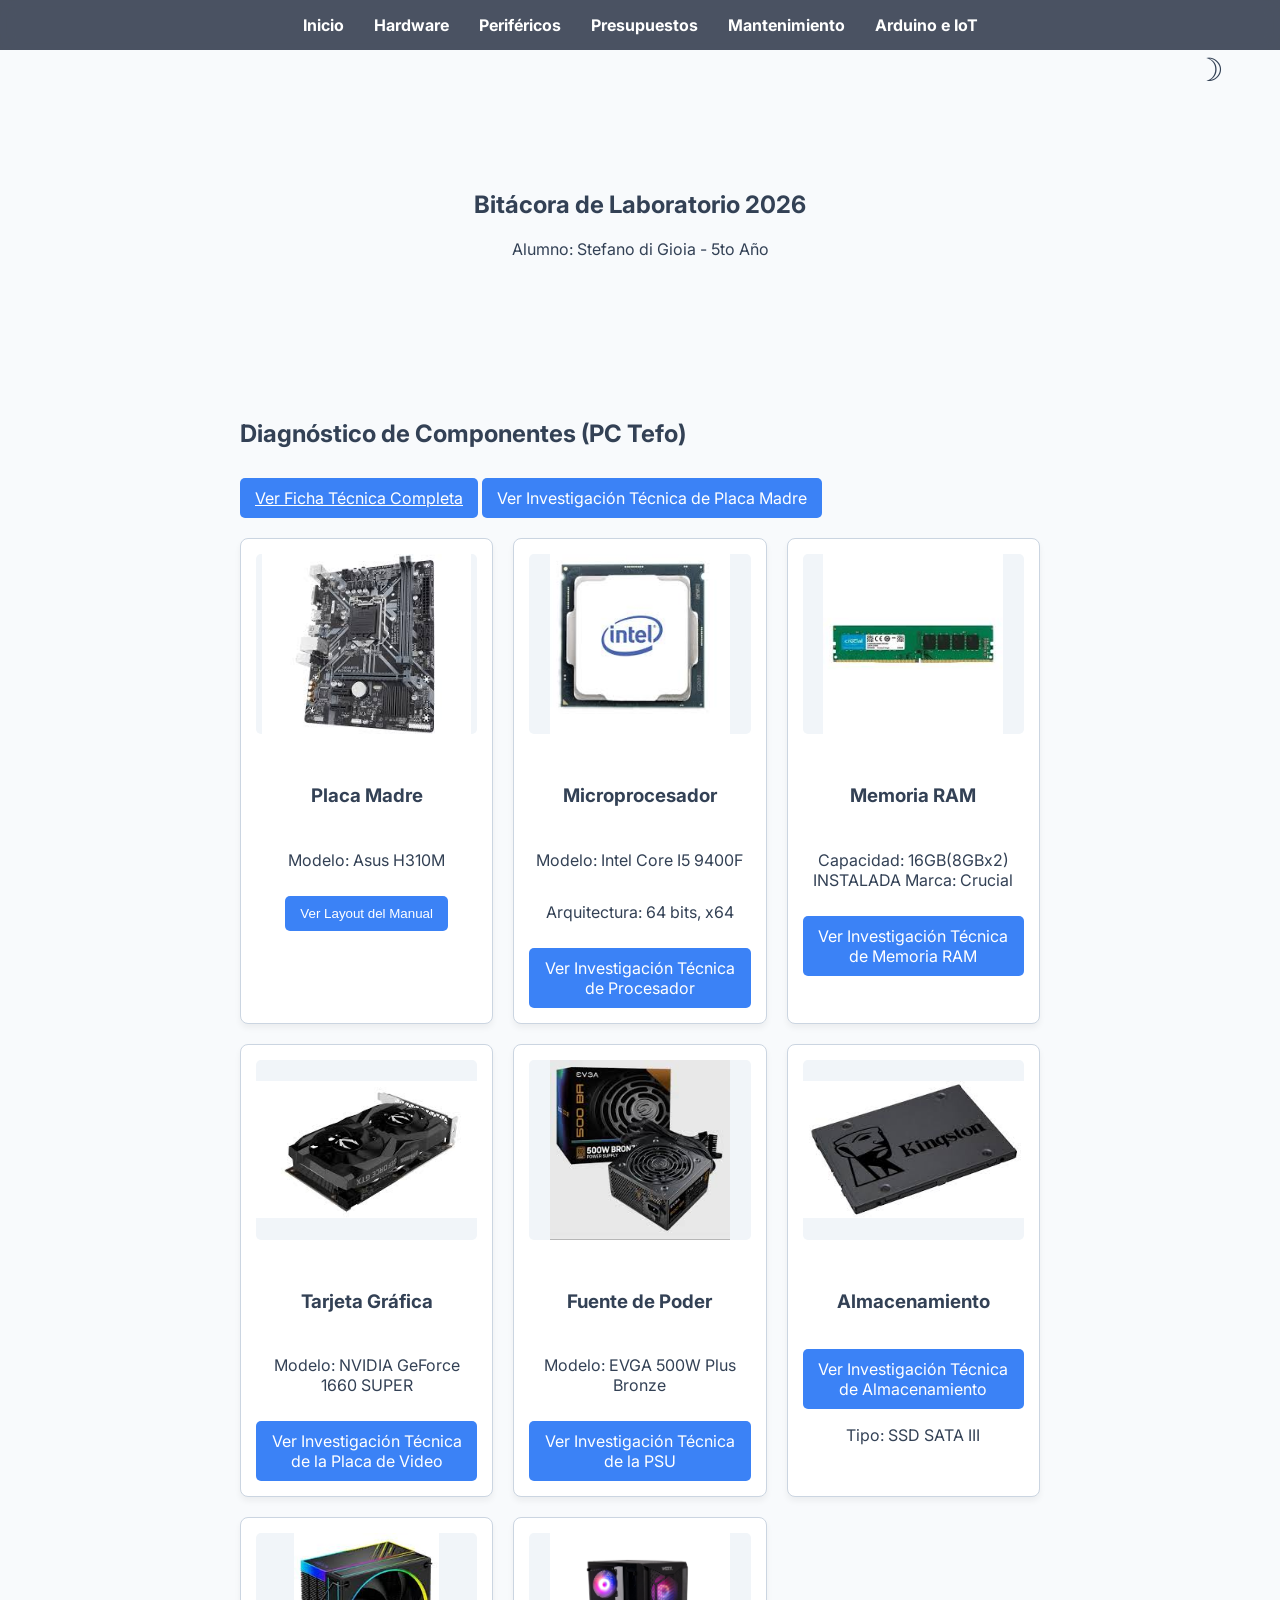
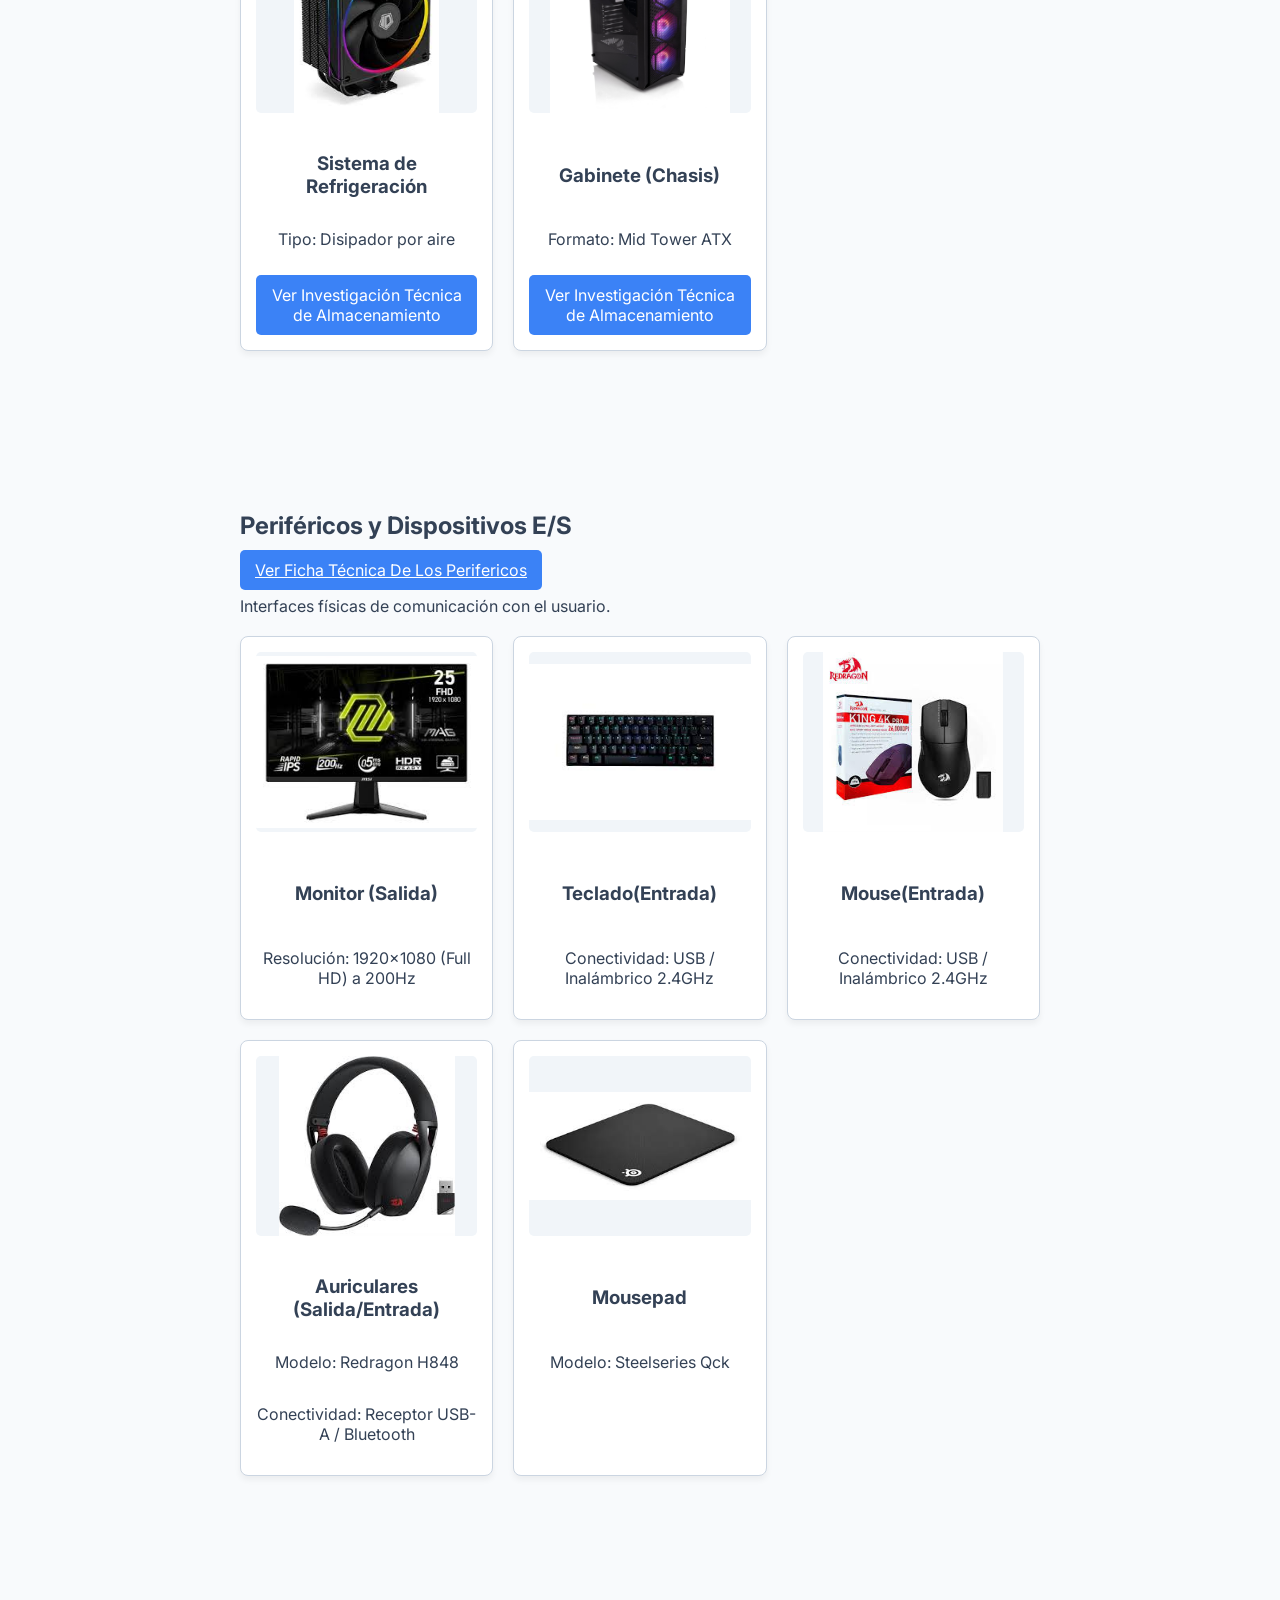
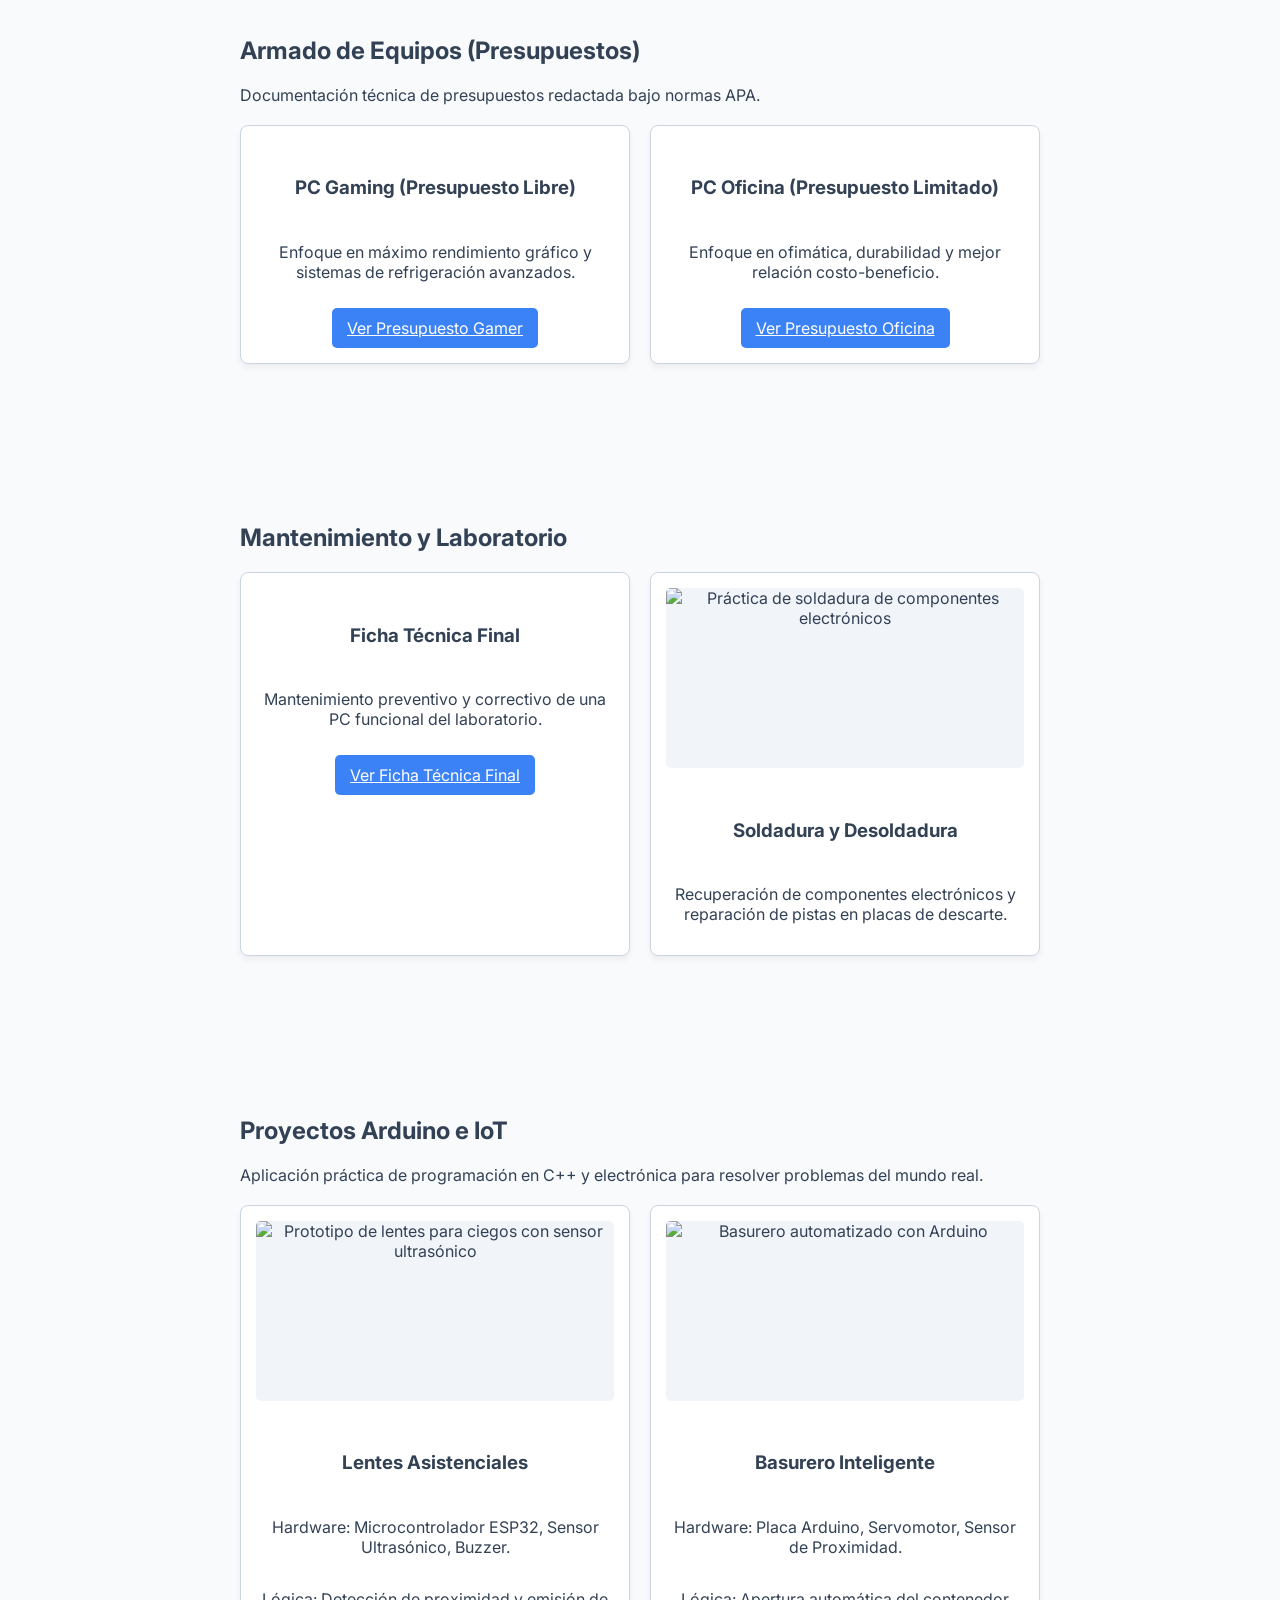
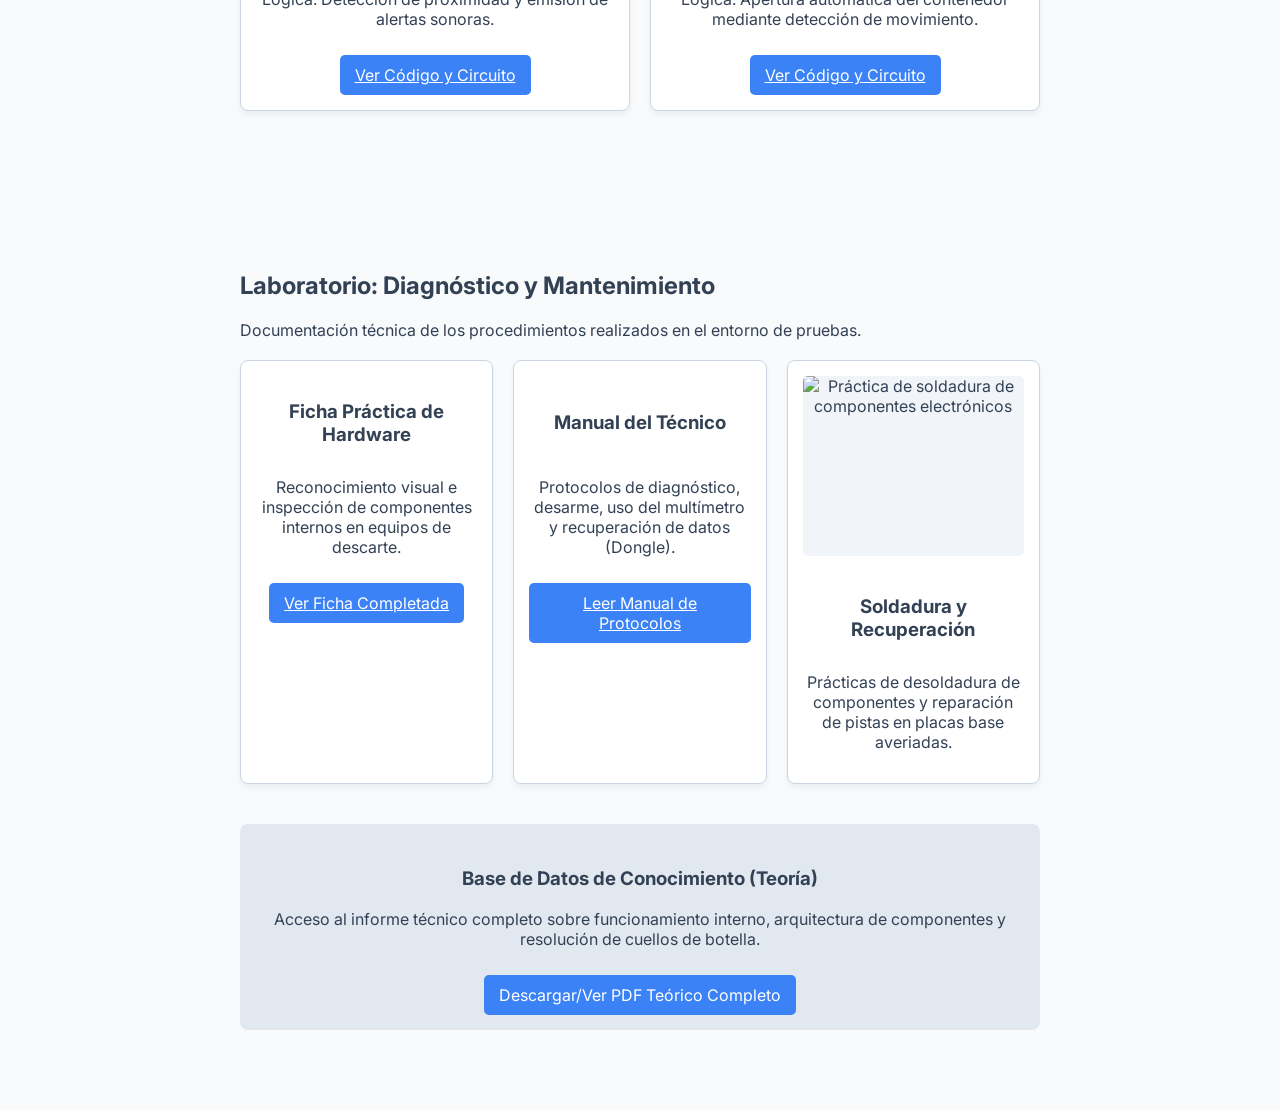
==== commit 5c28a555: "tp10" ====
--- a/index.html
+++ b/index.html
@@ -152,13 +152,13 @@
             <div class="tarjeta">
                 <h3>PC Gaming (Presupuesto Libre)</h3>
                 <p>Enfoque en máximo rendimiento gráfico y sistemas de refrigeración avanzados.</p>
-                <a href="LINK_DOC_GAMING" target="_blank" class="boton-accion">Ver Informe APA</a>
+                <a href="https://docs.google.com/document/d/1dNKvCwds7OSzJWGu9RL4WCVmFNEYf5DRwqDk_WZ56Wc/edit?tab=t.0" class="boton-accion">Ver Presupuesto Gamer</a>
             </div>
             
             <div class="tarjeta">
                 <h3>PC Oficina (Presupuesto Limitado)</h3>
                 <p>Enfoque en ofimática, durabilidad y mejor relación costo-beneficio.</p>
-                <a href="LINK_DOC_OFICINA" target="_blank" class="boton-accion">Ver Informe APA</a>
+                <a href="https://docs.google.com/document/d/1vNEySBV4gZ2NX_3lygsWqpm9C9dAlhrFby5OPViBBkM/edit?tab=t.0#PRESUPUESTO OFICINA" class="boton-accion">Ver Presupuesto Oficina</a>
             </div>
         </div>
     </section>
@@ -169,7 +169,7 @@
             <div class="tarjeta">
                 <h3>Ficha Técnica Final</h3>
                 <p>Mantenimiento preventivo y correctivo de una PC funcional del laboratorio.</p>
-                <a href="LINK_FICHA_MANTENIMIENTO" target="_blank" class="boton-accion">Ver Ficha Técnica Final</a>
+                <a href="soldadura.html" class="boton-accion">Ver Ficha Técnica Final</a>
             </div>
             <div class="tarjeta">
                 <img src="images/soldadura.jpg" alt="Práctica de soldadura de componentes electrónicos">
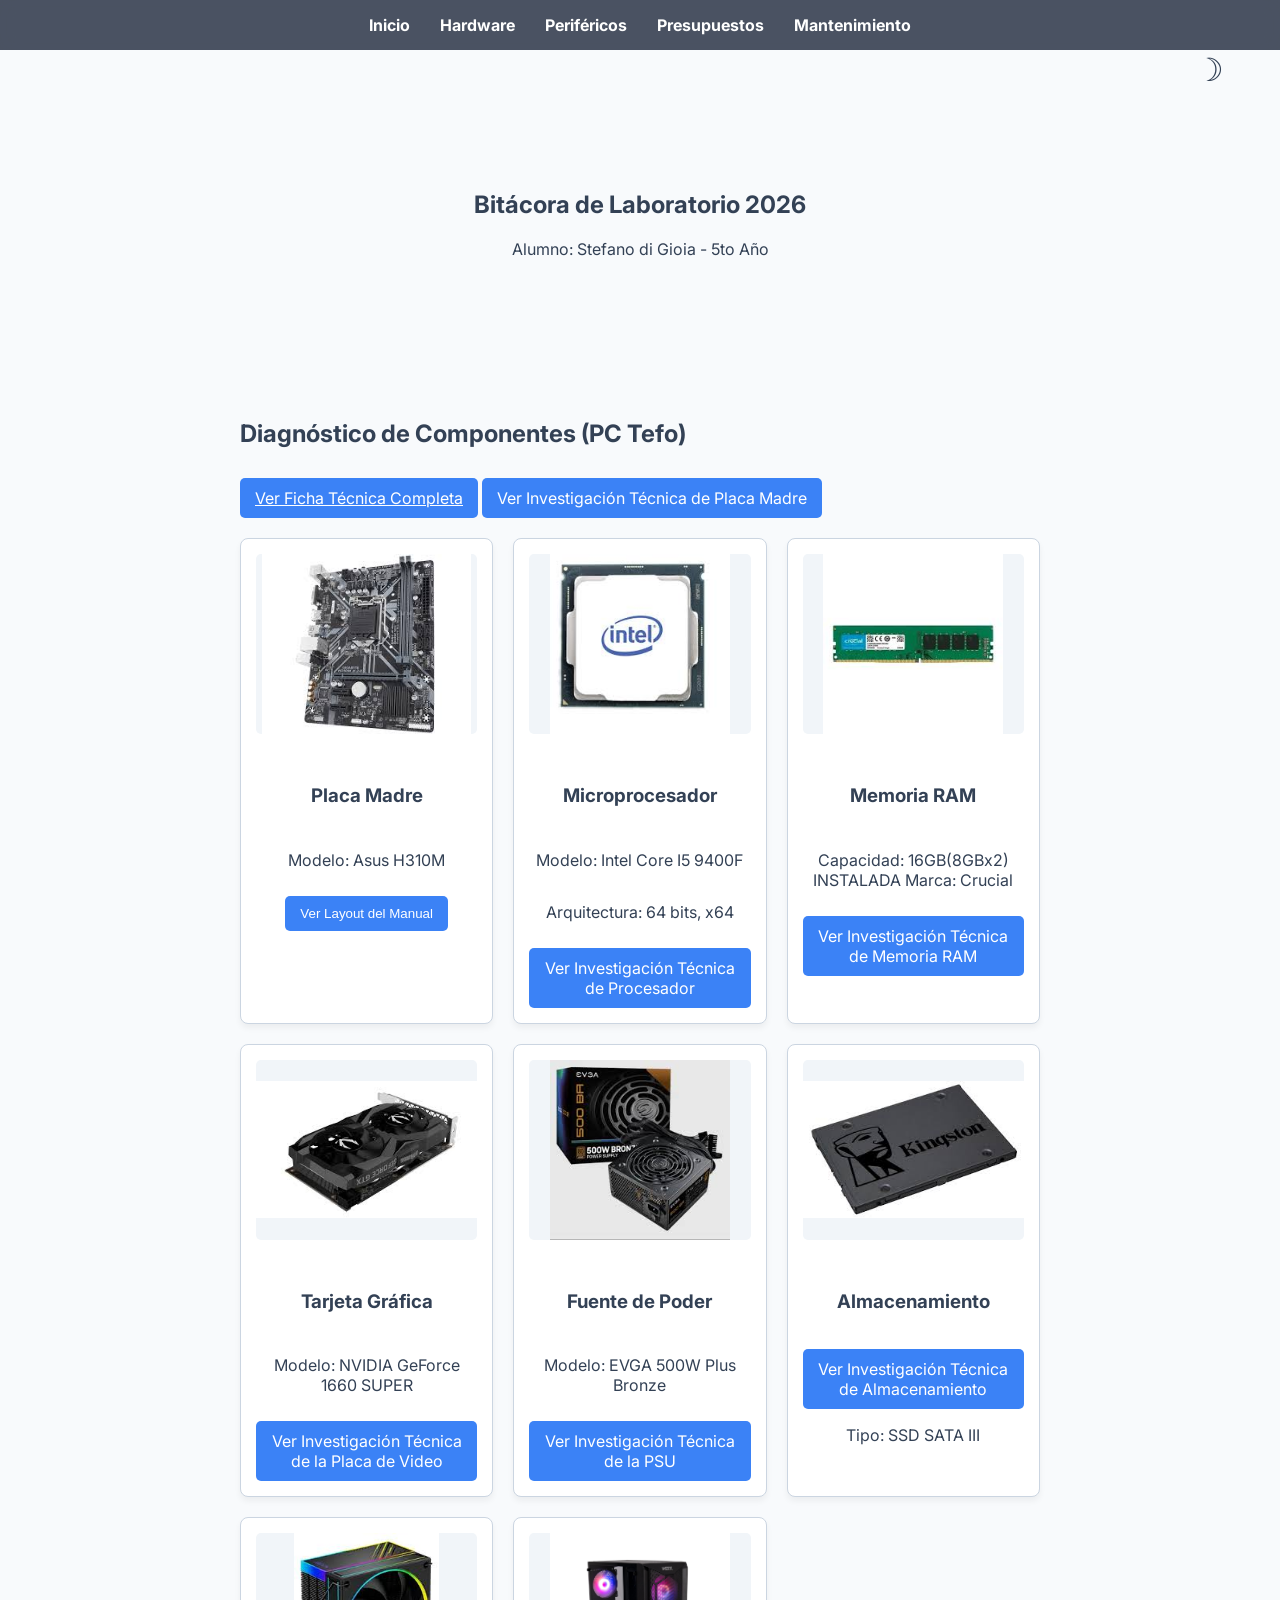
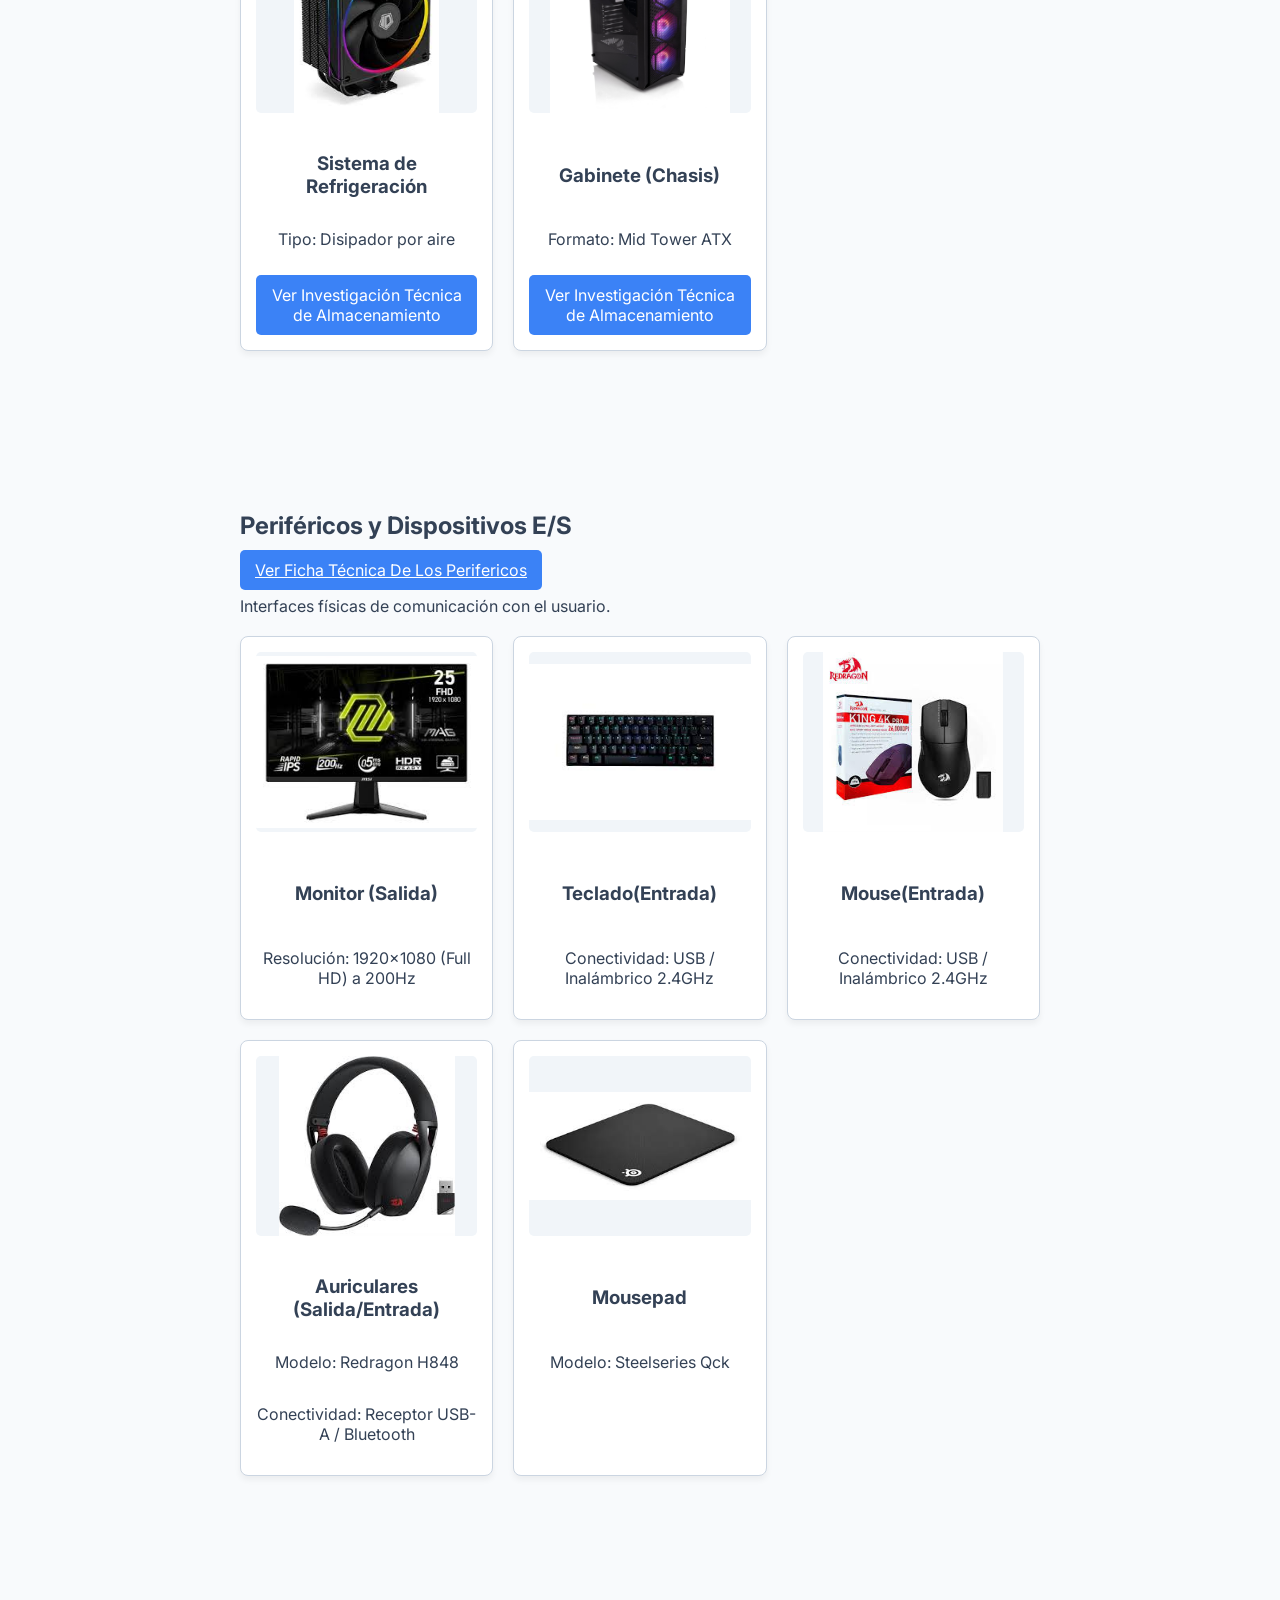
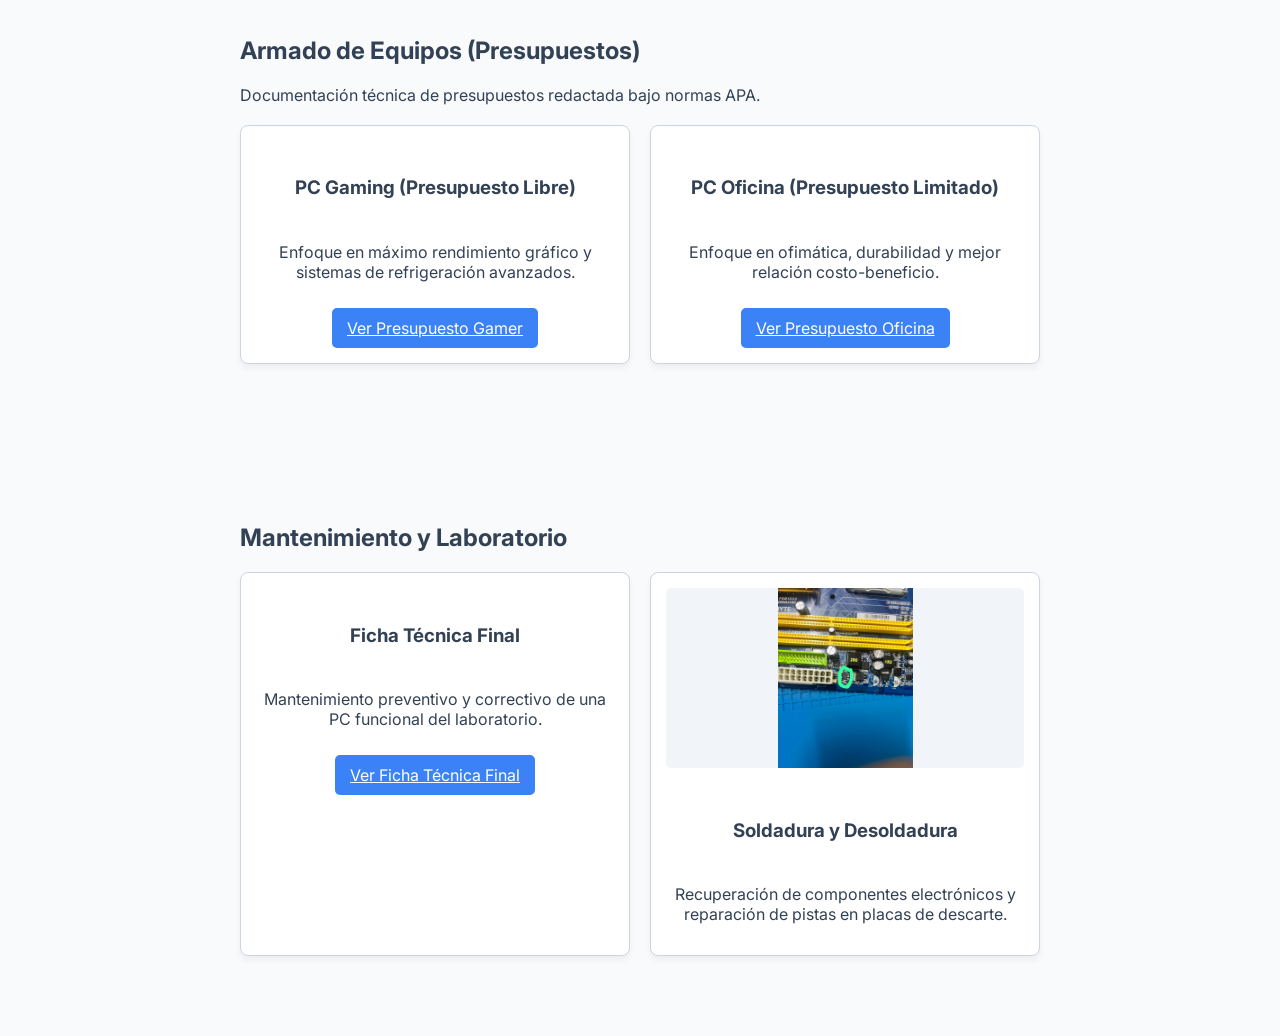
==== commit c6eb7689: "detalles" ====
--- a/index.html
+++ b/index.html
@@ -30,7 +30,7 @@
             <li><a href="#perifericos">Periféricos</a></li>
             <li><a href="#presupuestos">Presupuestos</a></li>
             <li><a href="#mantenimiento">Mantenimiento</a></li>
-            <li><a href="#arduino">Arduino e IoT</a></li>
+            <!--<li><a href="#arduino">Arduino e IoT</a></li>-->
         </ul>
     </nav>
 
@@ -172,14 +172,14 @@
                 <a href="soldadura.html" class="boton-accion">Ver Ficha Técnica Final</a>
             </div>
             <div class="tarjeta">
-                <img src="images/soldadura.jpg" alt="Práctica de soldadura de componentes electrónicos">
+                <img src="images/sold.jpeg" alt="Práctica de soldadura de componentes electrónicos">
                 <h3>Soldadura y Desoldadura</h3>
                 <p>Recuperación de componentes electrónicos y reparación de pistas en placas de descarte.</p>
             </div>
         </div>
     </section>
 
-    <section id="arduino">
+    <!--<section id="arduino">
         <h2>Proyectos Arduino e IoT</h2>
         <p>Aplicación práctica de programación en C++ y electrónica para resolver problemas del mundo real.</p>
         
@@ -234,7 +234,7 @@
             </a>
         </div>
     </section>
-
+-->
 <dialog id="modal-info">
     <h3>Layout de Placa Madre ASUS</h3>
     <img src="images/image.png" alt="Esquema del manual de ASUS H310M" style="width: 100%; height: auto;">
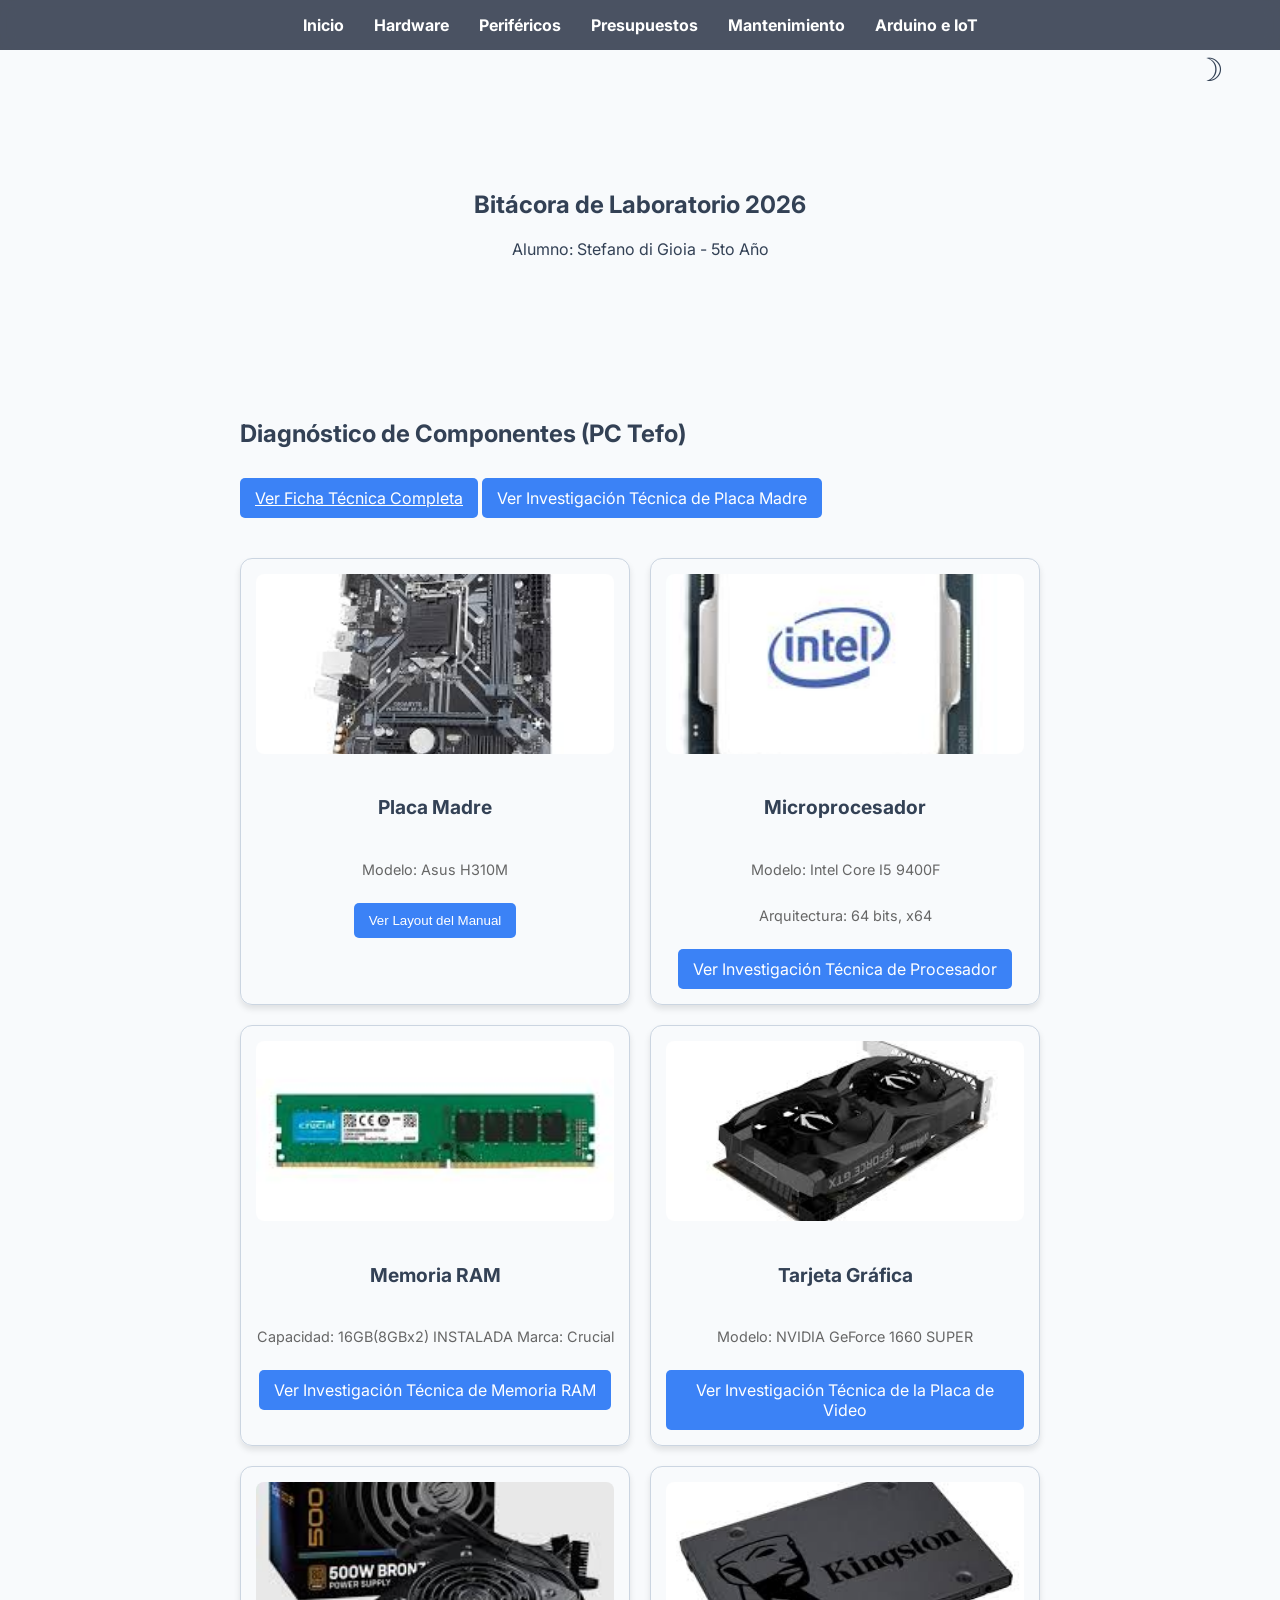
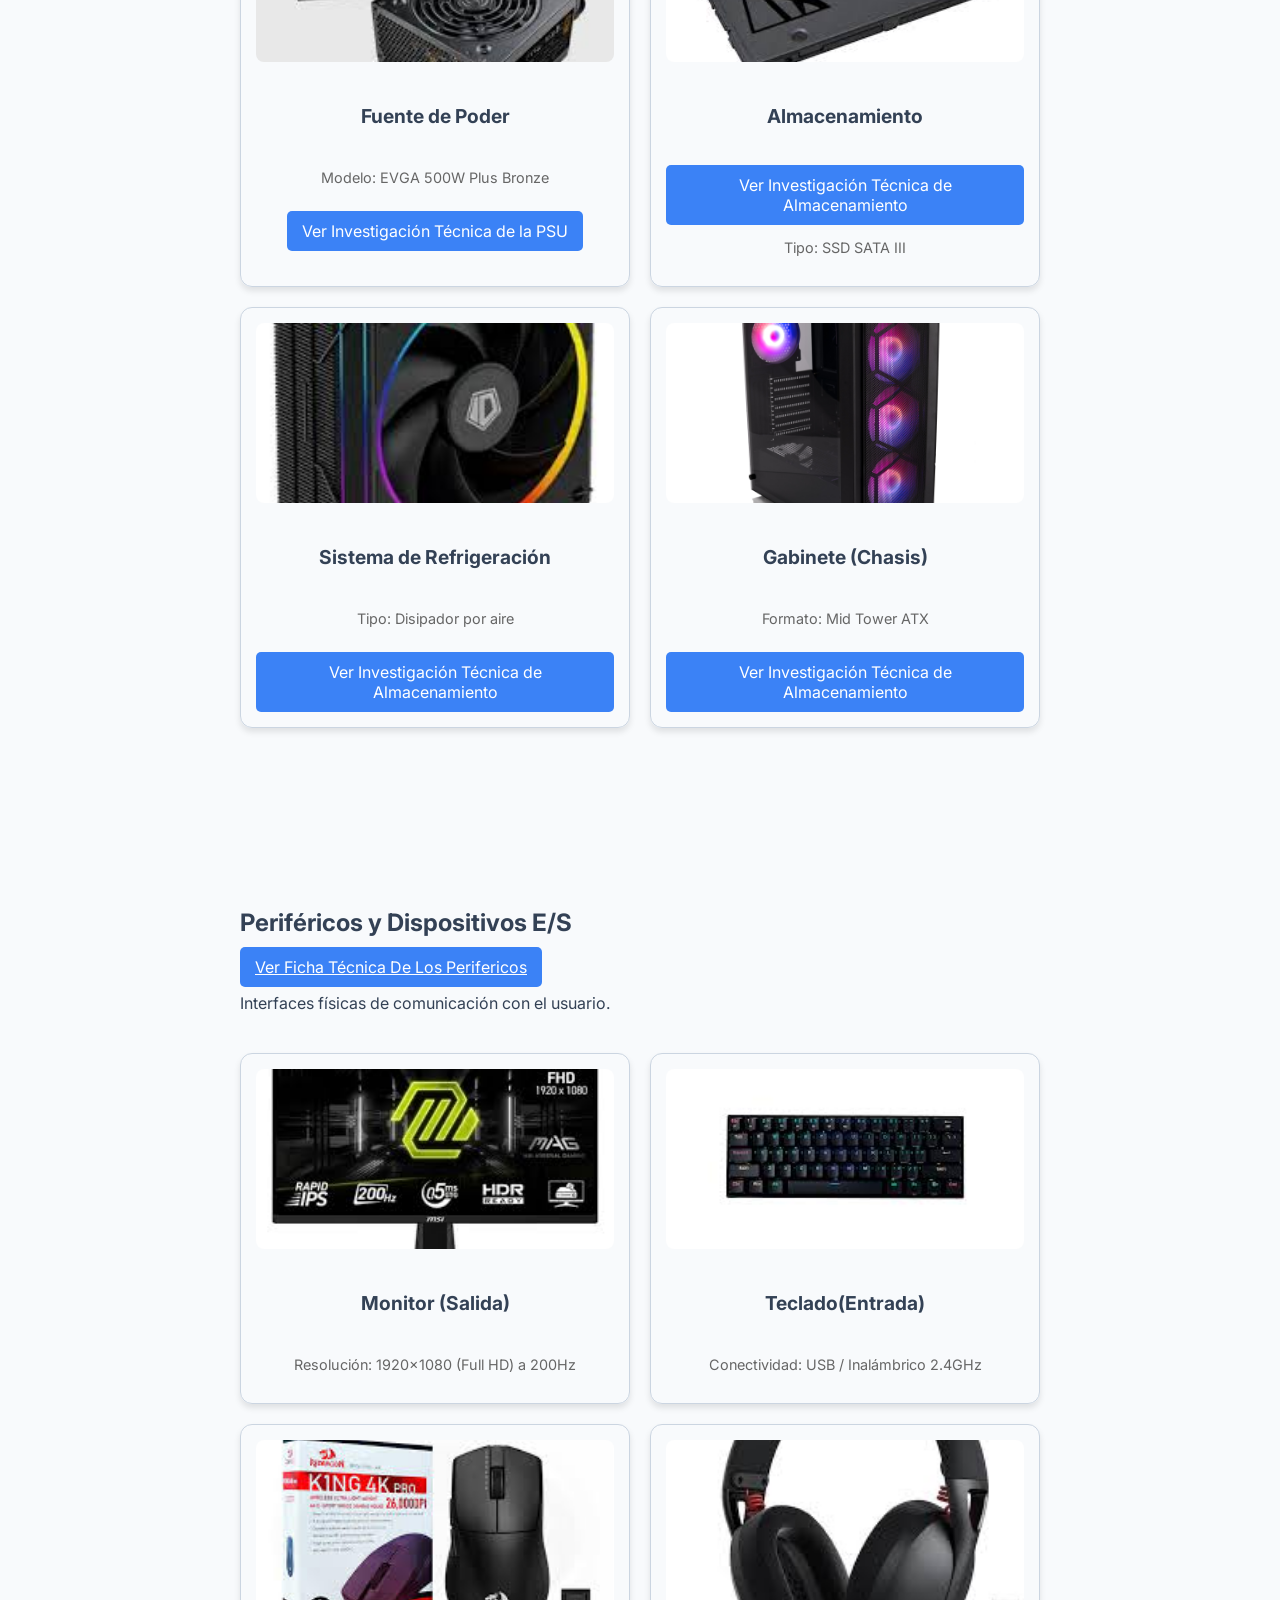
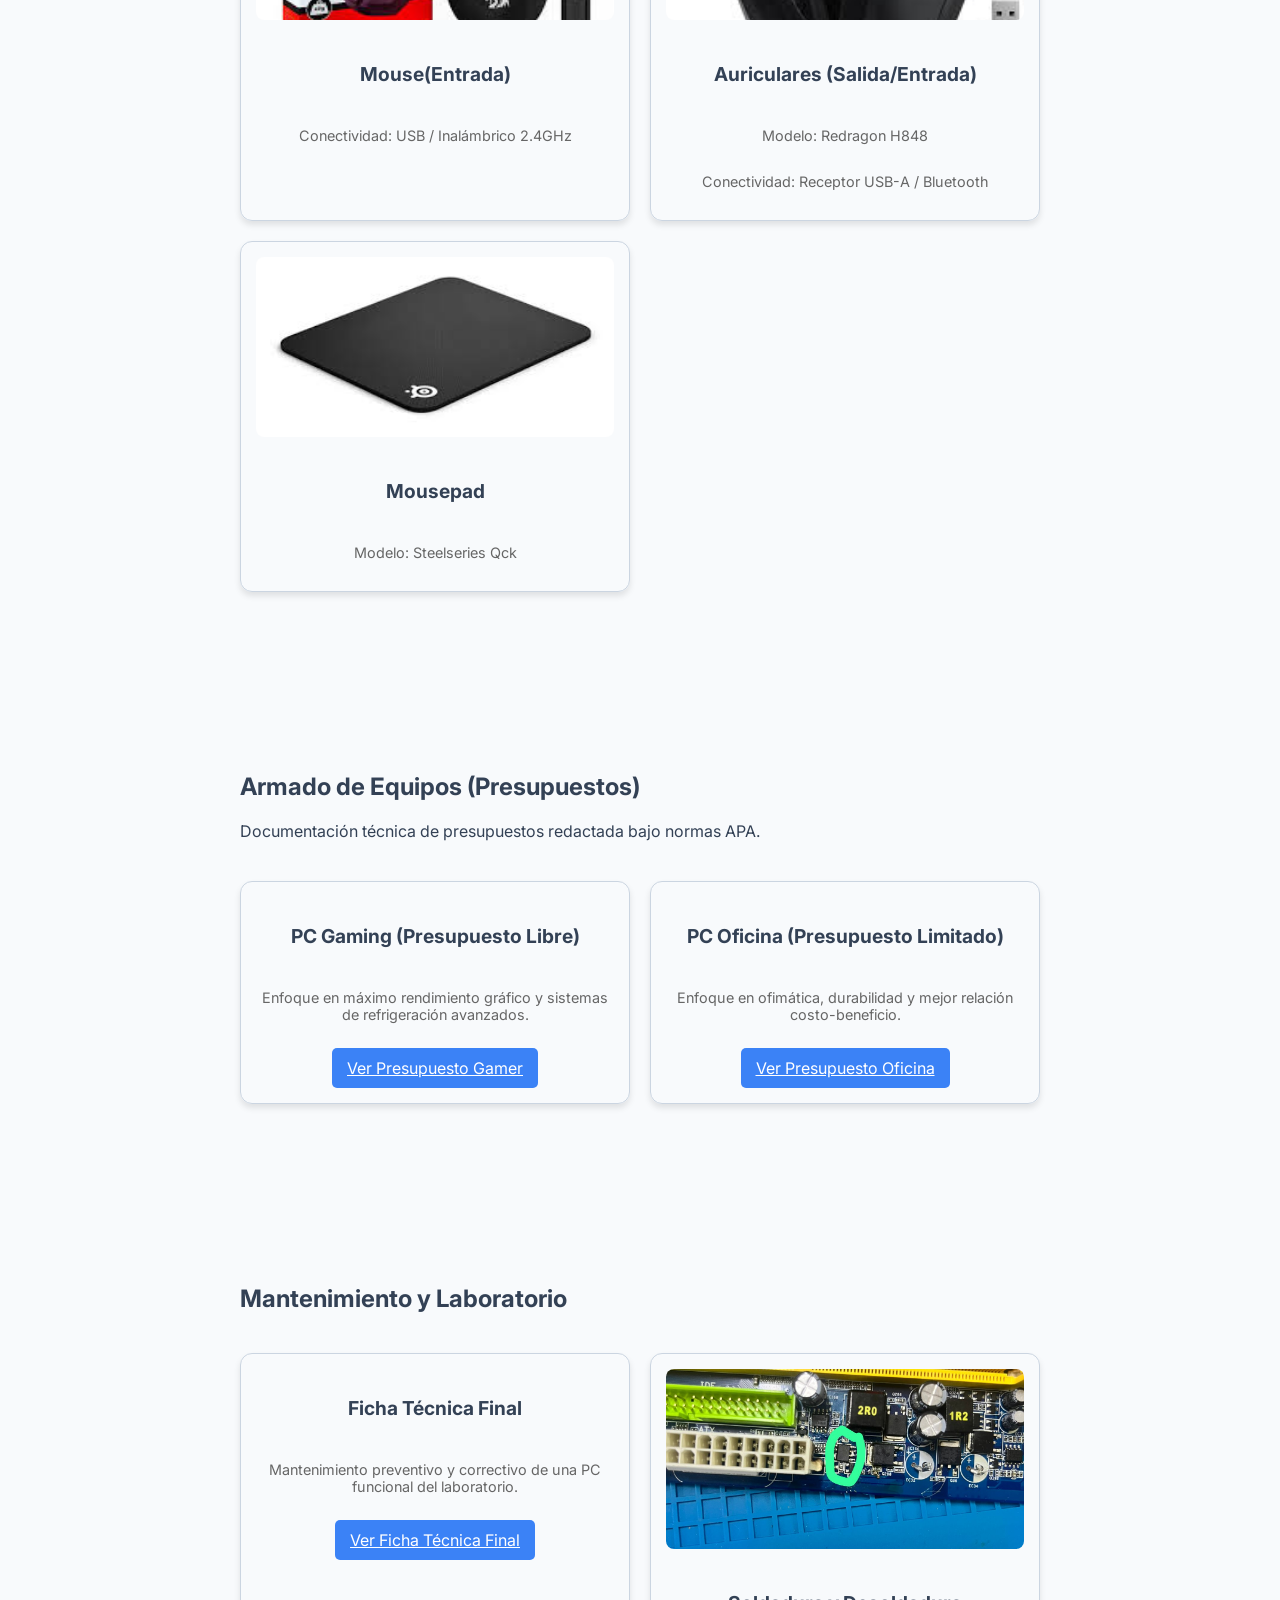
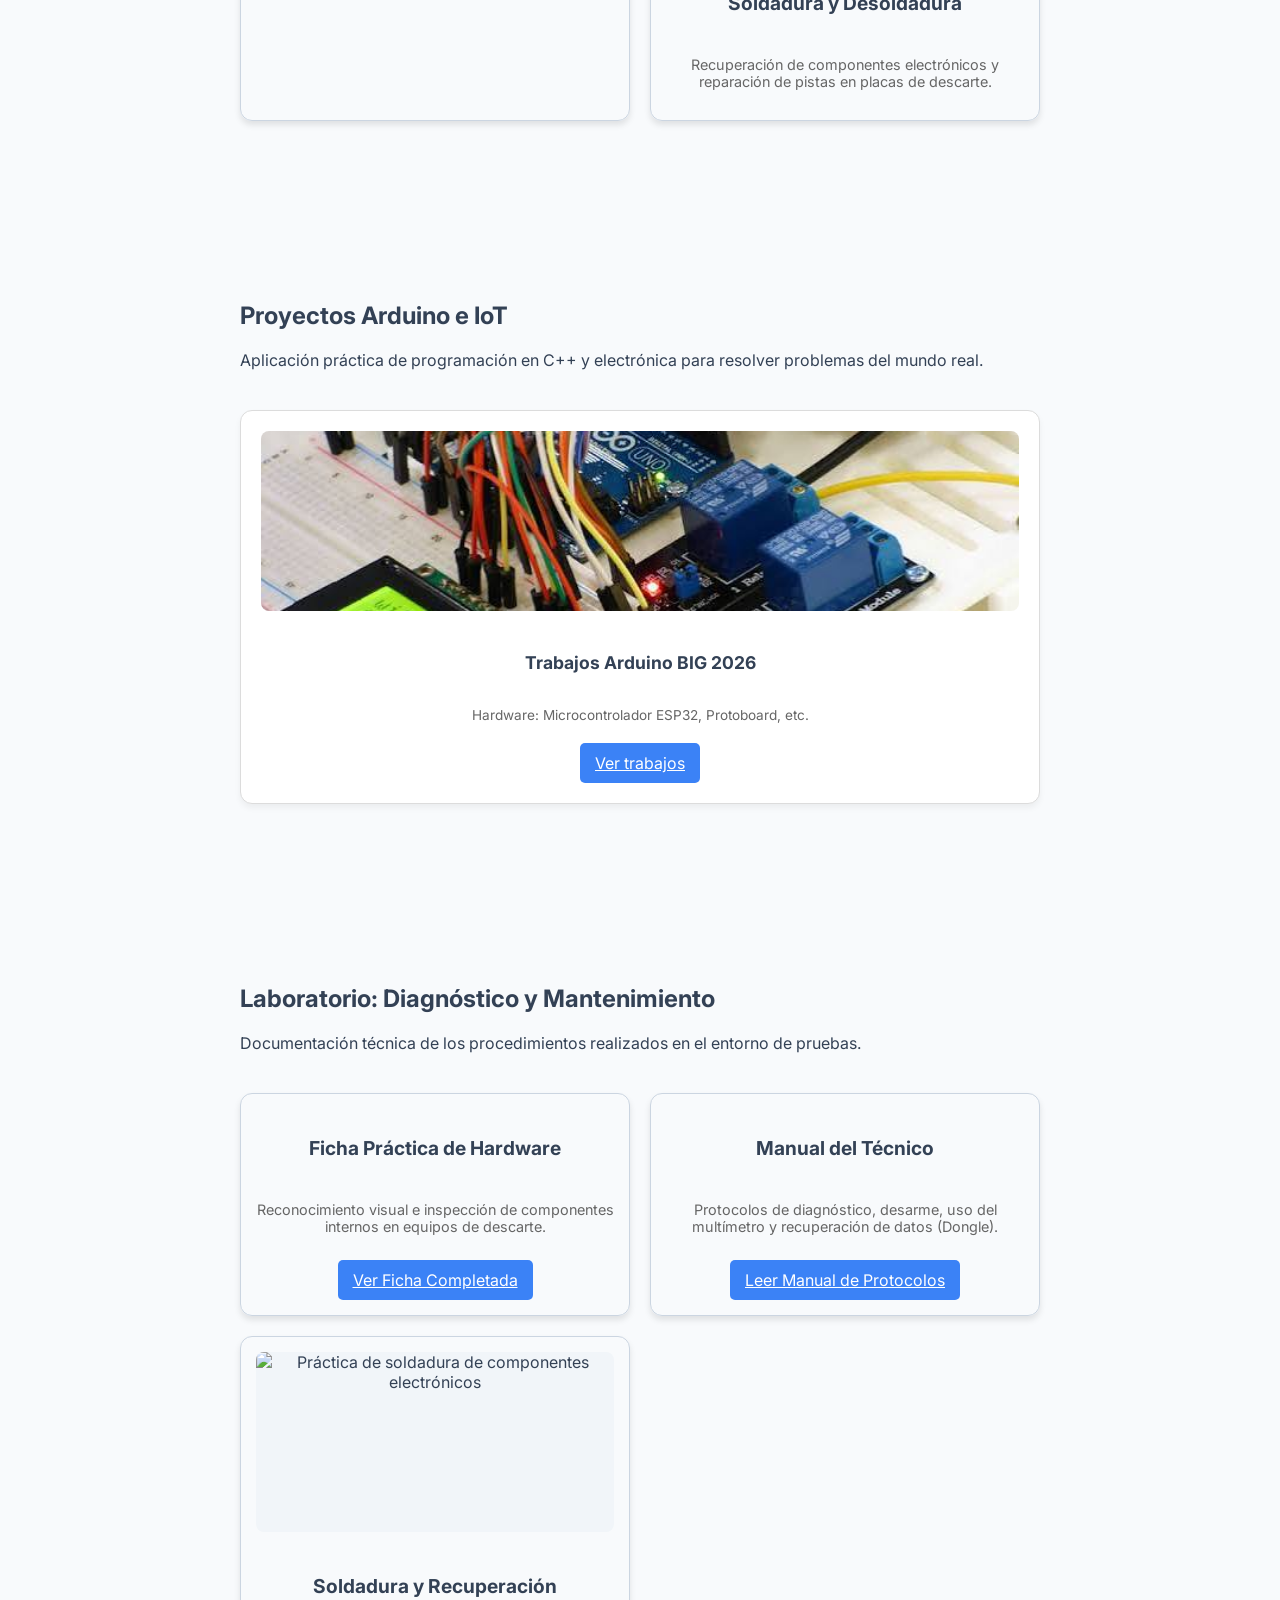
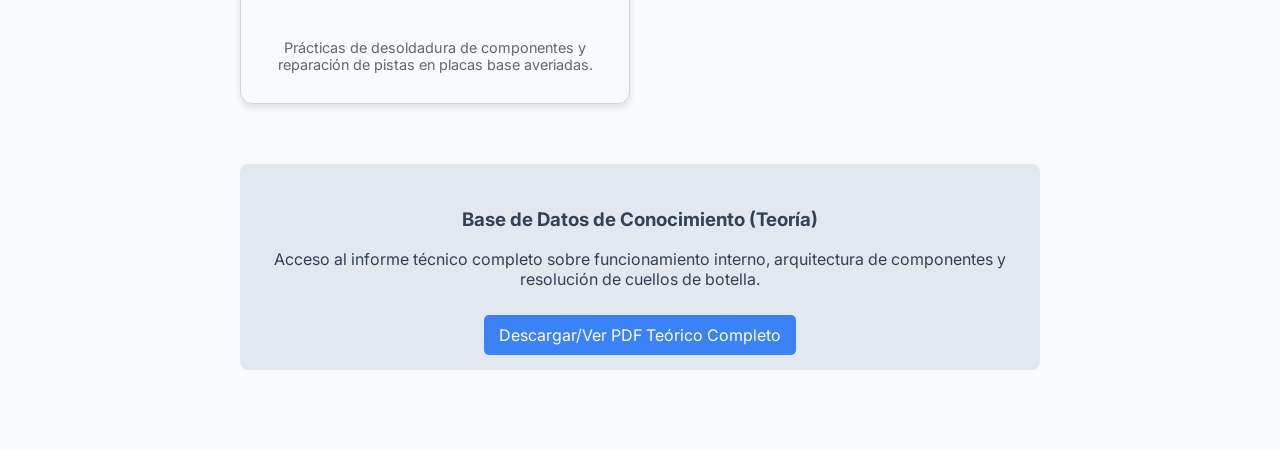
==== commit 9a532e44: "arduino" ====
--- a/index.html
+++ b/index.html
@@ -30,7 +30,7 @@
             <li><a href="#perifericos">Periféricos</a></li>
             <li><a href="#presupuestos">Presupuestos</a></li>
             <li><a href="#mantenimiento">Mantenimiento</a></li>
-            <!--<li><a href="#arduino">Arduino e IoT</a></li>-->
+            <li><a href="#arduino">Arduino e IoT</a></li>
         </ul>
     </nav>
 
@@ -179,26 +179,17 @@
         </div>
     </section>
 
-    <!--<section id="arduino">
+    <section id="arduino">
         <h2>Proyectos Arduino e IoT</h2>
         <p>Aplicación práctica de programación en C++ y electrónica para resolver problemas del mundo real.</p>
         
         <div class="galeria-grid">
             <div class="tarjeta">
-                <img src="images/lentes_ciegos.jpg" alt="Prototipo de lentes para ciegos con sensor ultrasónico">
-                <h3>Lentes Asistenciales</h3>
-                <p>Hardware: Microcontrolador ESP32, Sensor Ultrasónico, Buzzer.</p>
-                <p>Lógica: Detección de proximidad y emisión de alertas sonoras.</p>
-                <a href="LINK_AL_CODIGO_O_INFORME" target="_blank" class="boton-accion">Ver Código y Circuito</a>
-            </div>
-
-            <div class="tarjeta">
-                <img src="images/basurero.jpg" alt="Basurero automatizado con Arduino">
-                <h3>Basurero Inteligente</h3>
-                <p>Hardware: Placa Arduino, Servomotor, Sensor de Proximidad.</p>
-                <p>Lógica: Apertura automática del contenedor mediante detección de movimiento.</p>
-                <a href="LINK_AL_CODIGO_O_INFORME" target="_blank" class="boton-accion">Ver Código y Circuito</a>
-            </div>
+                <img src="images/arduinarda.jpg" alt="Trabajos de arduino de 2026 dirijidos por Profe Tamy">
+                <h3>Trabajos Arduino BIG 2026</h3>
+                <p>Hardware: Microcontrolador ESP32, Protoboard, etc.</p>   
+                <a href="arduino.html"class="boton-accion">Ver trabajos</a>
+            </div>            
         </div>
     </section>
 <section id="mantenimiento">
@@ -234,7 +225,7 @@
             </a>
         </div>
     </section>
--->
+
 <dialog id="modal-info">
     <h3>Layout de Placa Madre ASUS</h3>
     <img src="images/image.png" alt="Esquema del manual de ASUS H310M" style="width: 100%; height: auto;">
--- a/styles/style.css
+++ b/styles/style.css
@@ -382,4 +382,84 @@
     text-align: center;
     padding: 40px 20px;
     background: #ecf0f1;
+}
+/* Estilo para las tarjetas de Arduino */
+.galeria-grid {
+    display: grid;
+    grid-template-columns: repeat(auto-fit, minmax(300px, 1fr));
+    gap: 20px;
+    padding: 20px 0;
+}
+
+.tarjeta {
+    background: var(--color-fondo-tarjeta); /* Asegúrate de tener esta variable o pon un color fijo ej: #f4f4f4 */
+    border-radius: 12px;
+    padding: 15px;
+    text-align: center;
+    box-shadow: 0 4px 6px rgba(0,0,0,0.1);
+    transition: transform 0.3s ease;
+}
+
+.tarjeta:hover {
+    transform: translateY(-5px);
+}
+
+/* Control estricto de las imágenes */
+.tarjeta img {
+    width: 100%;
+    height: 180px; /* Altura fija para que todas sean iguales */
+    object-fit: cover; /* Recorta la imagen para que rellene el espacio sin deformarse */
+    border-radius: 8px;
+    margin-bottom: 15px;
+}
+
+.tarjeta h3 {
+    margin: 10px 0;
+    font-size: 1.2rem;
+}
+
+.tarjeta p {
+    font-size: 0.9rem;
+    color: #666;
+    margin-bottom: 15px;
+}
+/* Esto controla que se pongan en columnas de tarjetas (rejilla) */
+#arduino .galeria-grid {
+    display: grid;
+    grid-template-columns: repeat(auto-fit, minmax(280px, 1fr));
+    gap: 20px;
+    padding: 20px 0;
+}
+
+/* Esto le da forma de tarjeta con borde, fondo y diseño limpio */
+#arduino .tarjeta {
+    background: var(--color-fondo-tarjeta, #ffffff);
+    border: 1px solid #dcdcdc;
+    border-radius: 12px;
+    padding: 20px;
+    text-align: center;
+    box-shadow: 0 4px 6px rgba(0, 0, 0, 0.05);
+    display: flex;
+    flex-direction: column;
+    justify-content: space-between;
+}
+
+/* ESTO ES LO CLAVE: Achica y ajusta tus fotos verticales para que entren perfectas */
+#arduino .tarjeta img {
+    width: 100%;
+    height: 180px;
+    object-fit: cover; /* Recorta la foto para que llene el espacio sin deformarse ni gigante */
+    border-radius: 8px;
+    margin-bottom: 15px;
+}
+
+#arduino .tarjeta h3 {
+    margin: 10px 0 5px 0;
+    font-size: 1.1rem;
+}
+
+#arduino .tarjeta p {
+    font-size: 0.85rem;
+    color: #666;
+    margin-bottom: 10px;
 }
--- a/styles/style.css
+++ b/styles/style.css
@@ -382,4 +382,84 @@
     text-align: center;
     padding: 40px 20px;
     background: #ecf0f1;
+}
+/* Estilo para las tarjetas de Arduino */
+.galeria-grid {
+    display: grid;
+    grid-template-columns: repeat(auto-fit, minmax(300px, 1fr));
+    gap: 20px;
+    padding: 20px 0;
+}
+
+.tarjeta {
+    background: var(--color-fondo-tarjeta); /* Asegúrate de tener esta variable o pon un color fijo ej: #f4f4f4 */
+    border-radius: 12px;
+    padding: 15px;
+    text-align: center;
+    box-shadow: 0 4px 6px rgba(0,0,0,0.1);
+    transition: transform 0.3s ease;
+}
+
+.tarjeta:hover {
+    transform: translateY(-5px);
+}
+
+/* Control estricto de las imágenes */
+.tarjeta img {
+    width: 100%;
+    height: 180px; /* Altura fija para que todas sean iguales */
+    object-fit: cover; /* Recorta la imagen para que rellene el espacio sin deformarse */
+    border-radius: 8px;
+    margin-bottom: 15px;
+}
+
+.tarjeta h3 {
+    margin: 10px 0;
+    font-size: 1.2rem;
+}
+
+.tarjeta p {
+    font-size: 0.9rem;
+    color: #666;
+    margin-bottom: 15px;
+}
+/* Esto controla que se pongan en columnas de tarjetas (rejilla) */
+#arduino .galeria-grid {
+    display: grid;
+    grid-template-columns: repeat(auto-fit, minmax(280px, 1fr));
+    gap: 20px;
+    padding: 20px 0;
+}
+
+/* Esto le da forma de tarjeta con borde, fondo y diseño limpio */
+#arduino .tarjeta {
+    background: var(--color-fondo-tarjeta, #ffffff);
+    border: 1px solid #dcdcdc;
+    border-radius: 12px;
+    padding: 20px;
+    text-align: center;
+    box-shadow: 0 4px 6px rgba(0, 0, 0, 0.05);
+    display: flex;
+    flex-direction: column;
+    justify-content: space-between;
+}
+
+/* ESTO ES LO CLAVE: Achica y ajusta tus fotos verticales para que entren perfectas */
+#arduino .tarjeta img {
+    width: 100%;
+    height: 180px;
+    object-fit: cover; /* Recorta la foto para que llene el espacio sin deformarse ni gigante */
+    border-radius: 8px;
+    margin-bottom: 15px;
+}
+
+#arduino .tarjeta h3 {
+    margin: 10px 0 5px 0;
+    font-size: 1.1rem;
+}
+
+#arduino .tarjeta p {
+    font-size: 0.85rem;
+    color: #666;
+    margin-bottom: 10px;
 }
